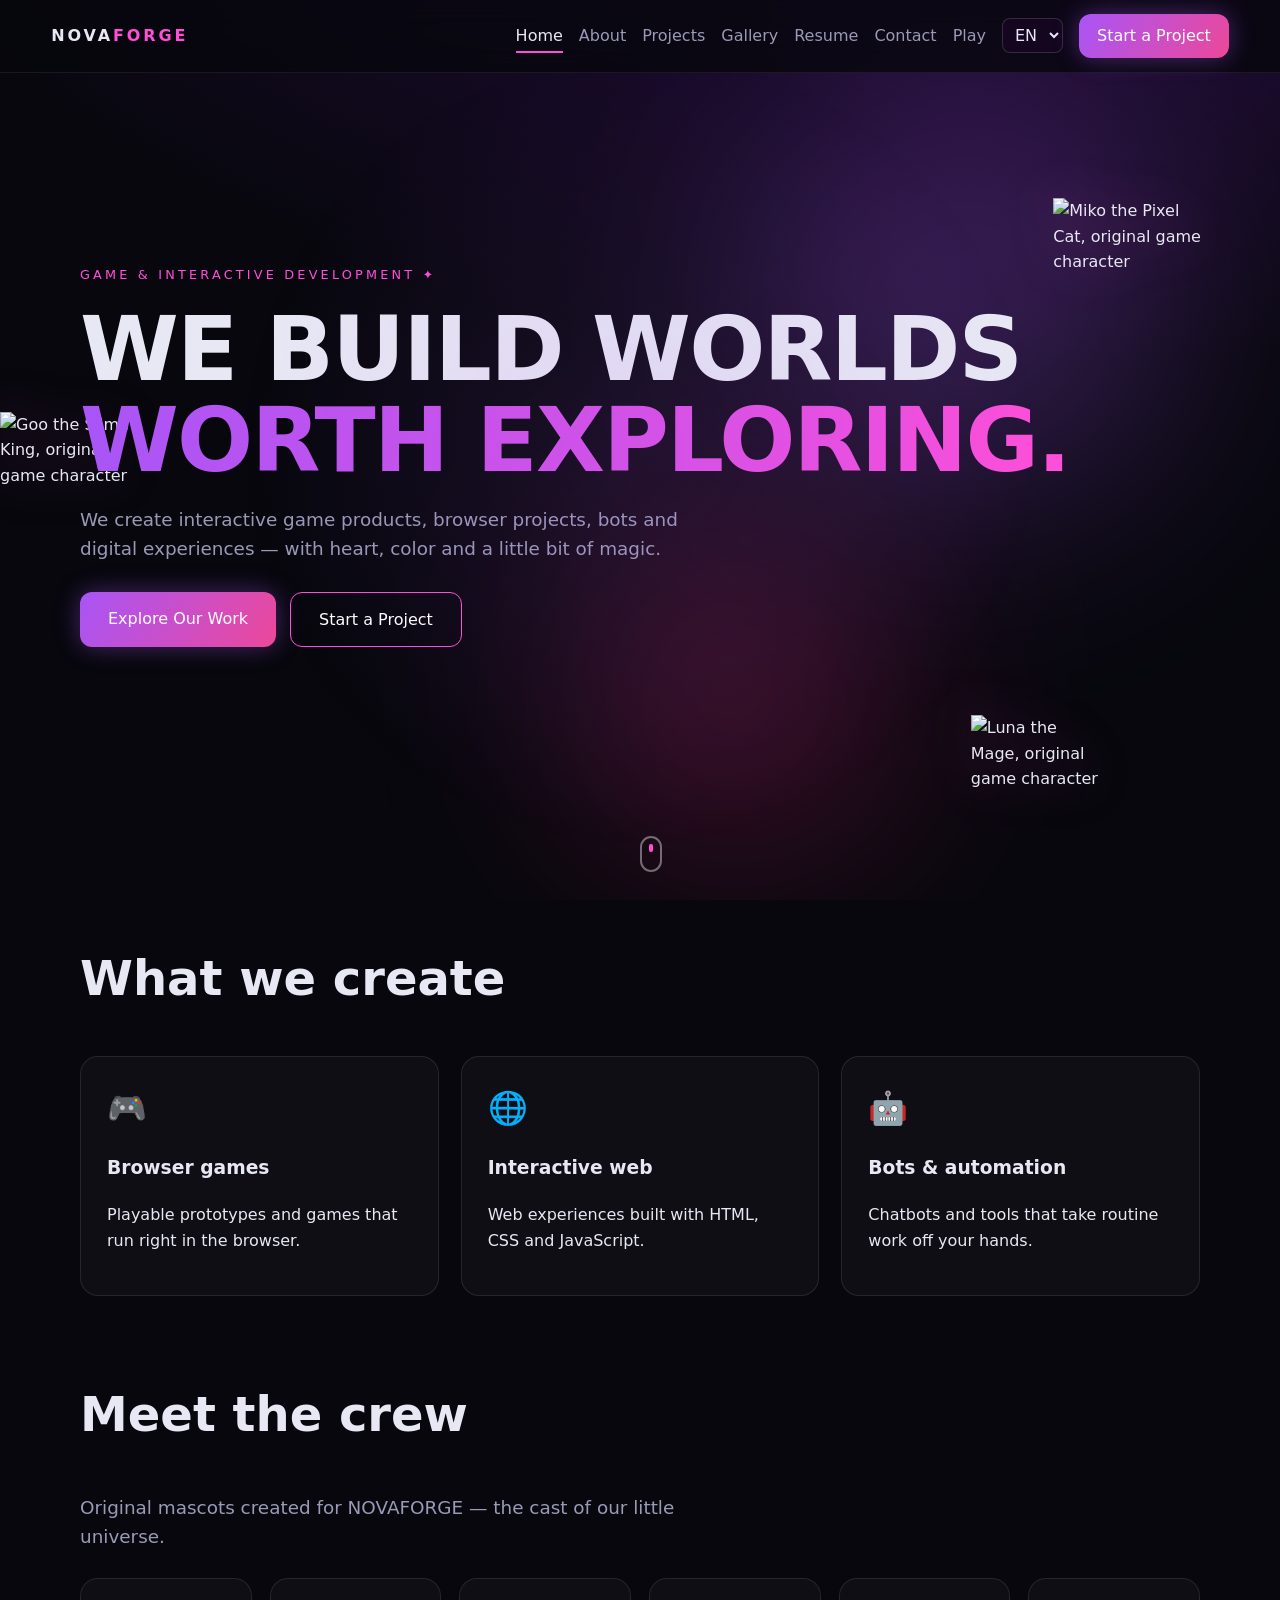
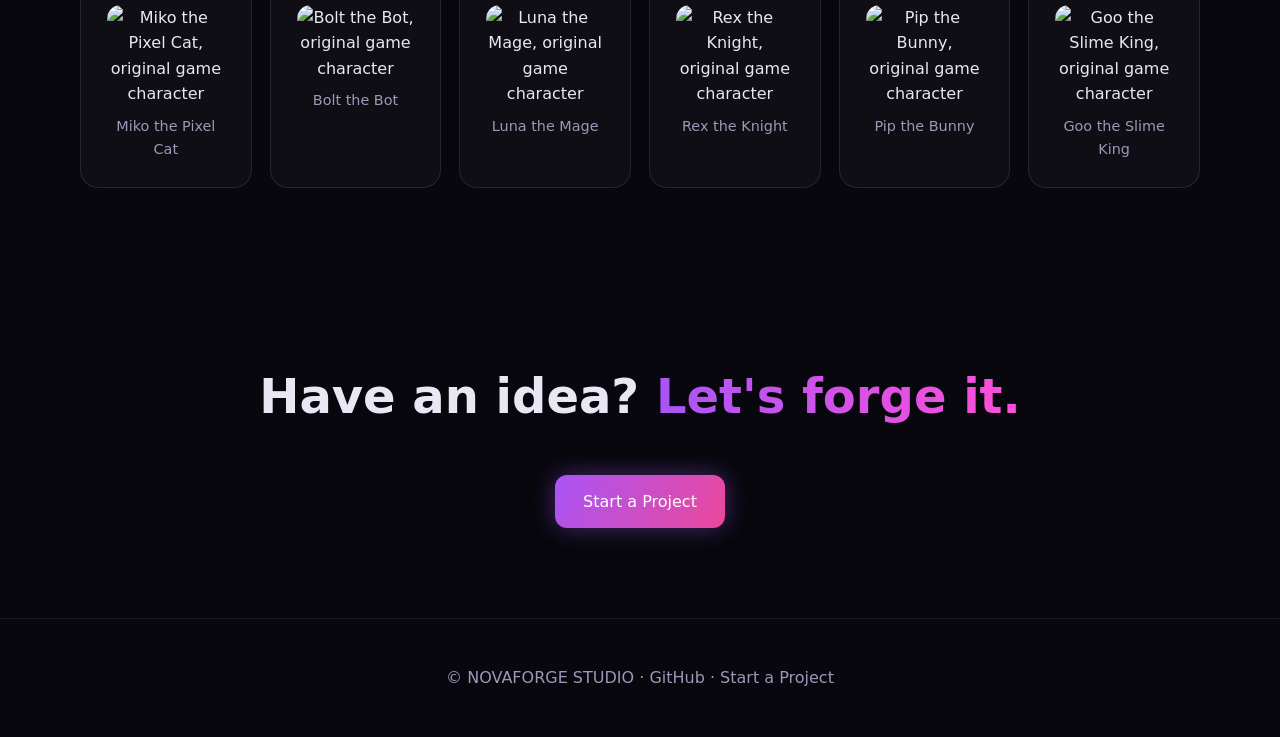
==== index.html @ cc23336b "Add gallery works, 3 languages, mini-games, lighter design" ====
<!doctype html><html lang="en"><head><meta charset="utf-8"><meta name="viewport" content="width=device-width,initial-scale=1">
<title>Home — NOVAFORGE STUDIO</title><meta name="description" content="NOVAFORGE STUDIO builds interactive game products and digital experiences."><meta property="og:title" content="Home — NOVAFORGE STUDIO"><meta property="og:description" content="NOVAFORGE STUDIO builds interactive game products and digital experiences."><meta property="og:type" content="website">
<link rel="icon" href="assets/images/char-0.svg"><link rel="stylesheet" href="assets/css/style.css"></head><body>
<div class="spot" aria-hidden="true"></div><header class="top"><a class="logo" href="index.html">NOVA<b>FORGE</b></a>
<button class="burger" aria-label="Menu" aria-expanded="false"><span></span><span></span></button><nav><a href="index.html" class=active aria-current=page>Home</a><a href="about.html">About</a><a href="projects.html">Projects</a><a href="gallery.html">Gallery</a><a href="resume.html">Resume</a><a href="contact.html">Contact</a><a href="play.html">Play</a><a class="btn sm" href="start.html">Start a Project</a></nav></header>
<main><section class="hero"><div class="orb o1"></div><div class="orb o2"></div><div class="grid-bg"></div><img class="fl f0" data-depth="8" src="assets/images/char-0.svg" alt="Miko the Pixel Cat, original game character"><img class="fl f1" data-depth="16" src="assets/images/char-1.svg" alt="Bolt the Bot, original game character"><img class="fl f2" data-depth="24" src="assets/images/char-2.svg" alt="Luna the Mage, original game character"><img class="fl f5" data-depth="48" src="assets/images/char-5.svg" alt="Goo the Slime King, original game character">
<div class="wrap"><p class="eyebrow rv">Game &amp; interactive development ✦</p><h1 class="rv">WE BUILD WORLDS<br><span class="grad">WORTH EXPLORING.</span></h1>
<p class="lead rv">We create interactive game products, browser projects, bots and digital experiences — with heart, color and a little bit of magic.</p>
<div class="row rv"><a class="btn" href="projects.html">Explore Our Work</a><a class="btn ghost" href="start.html">Start a Project</a></div></div><div class="scroll" aria-hidden="true"><i></i></div></section>
<section class="wrap"><h2 class="rv">What we create</h2><div class="cards">
<article class="card rv"><span class="ic">🎮</span><h3>Browser games</h3><p>Playable prototypes and games that run right in the browser.</p></article>
<article class="card rv"><span class="ic">🌐</span><h3>Interactive web</h3><p>Web experiences built with HTML, CSS and JavaScript.</p></article>
<article class="card rv"><span class="ic">🤖</span><h3>Bots &amp; automation</h3><p>Chatbots and tools that take routine work off your hands.</p></article></div></section>
<section class="wrap"><h2 class="rv">Meet the crew</h2><p class="lead rv">Original mascots created for NOVAFORGE — the cast of our little universe.</p>
<div class="crew"><figure class="card rv"><img class="" src="assets/images/char-0.svg" alt="Miko the Pixel Cat, original game character" loading="lazy" width="200" height="200"><figcaption>Miko the Pixel Cat</figcaption></figure><figure class="card rv"><img class="" src="assets/images/char-1.svg" alt="Bolt the Bot, original game character" loading="lazy" width="200" height="200"><figcaption>Bolt the Bot</figcaption></figure><figure class="card rv"><img class="" src="assets/images/char-2.svg" alt="Luna the Mage, original game character" loading="lazy" width="200" height="200"><figcaption>Luna the Mage</figcaption></figure><figure class="card rv"><img class="" src="assets/images/char-3.svg" alt="Rex the Knight, original game character" loading="lazy" width="200" height="200"><figcaption>Rex the Knight</figcaption></figure><figure class="card rv"><img class="" src="assets/images/char-4.svg" alt="Pip the Bunny, original game character" loading="lazy" width="200" height="200"><figcaption>Pip the Bunny</figcaption></figure><figure class="card rv"><img class="" src="assets/images/char-5.svg" alt="Goo the Slime King, original game character" loading="lazy" width="200" height="200"><figcaption>Goo the Slime King</figcaption></figure></div></section><section class="wrap cta rv"><h2>Have an idea? <span class="grad">Let's forge it.</span></h2><a class="btn" href="start.html">Start a Project</a></section></main><footer><p>© NOVAFORGE STUDIO · <a href="https://github.com/nurjamal505" target="_blank" rel="noopener noreferrer">GitHub</a> · <a href="start.html">Start a Project</a></p></footer>
<button id="up" aria-label="Back to top">↑</button><script src="assets/js/i18n.js"></script><script src="assets/js/main.js"></script></body></html>
---- assets/css/style.css ----
:root{--bg:#07070d;--p:#a855f7;--c:#ff4fd8;--t:#e8e8f4;--m:#9a9ab8}
*{box-sizing:border-box}html{scroll-behavior:smooth}body{margin:0;background:radial-gradient(1200px 600px at 80% -10%,#2d0f4a,transparent),var(--bg);color:var(--t);font:16px/1.6 system-ui,Segoe UI,sans-serif;overflow-x:hidden;animation:in .8s}
@keyframes in{from{opacity:0}}a{color:inherit;text-decoration:none}.wrap{width:min(1120px,92%);margin:auto}.pt{padding-top:140px}
.top{position:fixed;inset:0 0 auto;z-index:10;display:flex;justify-content:space-between;align-items:center;padding:14px 4%;background:#07070dcc;backdrop-filter:blur(14px);border-bottom:1px solid #ffffff12}
.logo{font-weight:800;letter-spacing:.18em}.logo b{color:var(--c)}nav{display:flex;gap:22px;align-items:center}
nav a:not(.btn){position:relative;color:var(--m)}nav a:not(.btn)::after{content:"";position:absolute;left:0;bottom:-4px;height:2px;width:0;background:var(--c);transition:.3s}
nav a:hover::after,nav a.active::after{width:100%}nav a.active,nav a:hover{color:var(--t)}
.burger{display:none;background:none;border:0;width:44px;height:44px;cursor:pointer}.burger span{display:block;height:2px;background:#fff;margin:6px 10px}
.btn{display:inline-block;padding:14px 28px;border-radius:12px;border:0;font:600 15px inherit;color:#fff;cursor:pointer;background:linear-gradient(120deg,var(--p),#ec4899);box-shadow:0 0 24px #a855f766;transition:.3s}
.btn:hover{transform:translateY(-3px);box-shadow:0 8px 34px #ff4fd855}.btn.sm{padding:9px 18px}.btn.ghost{background:transparent;border:1px solid var(--c);box-shadow:none}.btn:disabled{opacity:.6;cursor:wait}
:focus-visible{outline:2px solid var(--c);outline-offset:3px}
.hero{min-height:100vh;display:flex;align-items:center;position:relative;overflow:hidden}
h1{font-size:clamp(2.4rem,7vw,5.6rem);line-height:1.02;margin:.2em 0;letter-spacing:-.02em}h2{font-size:clamp(1.8rem,4vw,3rem)}
.grad{background:linear-gradient(90deg,var(--p),var(--c));-webkit-background-clip:text;background-clip:text;color:transparent}
.eyebrow{color:var(--c);text-transform:uppercase;letter-spacing:.25em;font-size:.8rem}.lead{color:var(--m);max-width:620px;font-size:1.15rem}.row{display:flex;gap:14px;flex-wrap:wrap;margin-top:28px}
.orb{position:absolute;border-radius:50%;filter:blur(90px);opacity:.55;animation:fl 14s ease-in-out infinite alternate}.o1{width:420px;height:420px;background:var(--p);right:8%;top:10%}.o2{width:320px;height:320px;background:#db2777;right:30%;bottom:5%;animation-delay:-6s}
@keyframes fl{to{transform:translate(-40px,50px)}}
.grid-bg{position:absolute;inset:0;background:linear-gradient(#ffffff08 1px,transparent 1px) 0 0/60px 60px,linear-gradient(90deg,#ffffff08 1px,transparent 1px) 0 0/60px 60px;mask:linear-gradient(#000,transparent 85%)}
.hero .wrap{position:relative}.scroll{position:absolute;bottom:28px;left:50%;width:22px;height:36px;border:2px solid #fff6;border-radius:12px}.scroll i{display:block;width:4px;height:8px;background:var(--c);border-radius:2px;margin:6px auto;animation:sc 1.6s infinite}@keyframes sc{to{transform:translateY(12px);opacity:0}}
.cards{display:grid;grid-template-columns:repeat(auto-fit,minmax(260px,1fr));gap:22px;margin:30px 0 80px}
.card{background:#ffffff08;border:1px solid #ffffff18;border-radius:18px;padding:26px;transition:.35s;overflow:hidden}.card:hover{transform:translateY(-6px);border-color:var(--c);box-shadow:0 0 30px #ff4fd833}
.proj{padding:0}.cover{height:200px;display:flex;align-items:end;padding:16px;font-size:1.6rem;font-weight:800;transition:.5s}.proj:hover .cover{transform:scale(1.06)}.proj{overflow:hidden}.cover{transform-origin:center}
.pb{padding:22px;position:relative;background:#0b0b14}.pb small{color:var(--c)}.pb h3{margin:.2em 0}.pb p{color:var(--m)}
.filters{display:flex;gap:10px;margin:20px 0}.filters button{padding:10px 20px;border-radius:99px;border:1px solid #ffffff25;background:none;color:var(--m);cursor:pointer;transition:.3s}.filters .on{background:var(--p);color:#fff;border-color:var(--p)}
.card.hide{display:none}
.rv{opacity:0;transform:translateY(28px);transition:opacity .8s,transform .8s}.rv.in{opacity:1;transform:none}
.split .ch{display:inline-block;opacity:0;transform:translateY(40px);animation:ch .7s forwards}@keyframes ch{to{opacity:1;transform:none}}
.spot{position:fixed;inset:0;pointer-events:none;z-index:1;background:radial-gradient(400px at var(--x,50%) var(--y,50%),#a855f720,transparent)}
.glass{display:grid;grid-template-columns:1fr 1fr;gap:18px;background:#ffffff08;border:1px solid #ffffff1c;border-radius:20px;padding:30px;backdrop-filter:blur(12px);margin:30px 0 80px}
label{display:flex;flex-direction:column;gap:6px;font-size:.9rem;color:var(--m)}.full{grid-column:1/-1}
input,select,textarea{background:#0d0d18;border:1px solid #ffffff22;border-radius:10px;padding:13px;color:var(--t);font:inherit;transition:.25s}
input:focus,select:focus,textarea:focus{outline:0;border-color:var(--c);box-shadow:0 0 0 3px #ff4fd833}input.bad,textarea.bad{border-color:#f43f5e}
.chk{flex-direction:row;align-items:center}.chk input{width:20px;height:20px}.hp{position:absolute;left:-9999px}.err{color:#fb7185;margin:0}
#toast{position:fixed;bottom:24px;left:50%;transform:translate(-50%,120px);padding:14px 24px;border-radius:12px;background:#111827;border:1px solid var(--c);transition:.4s;z-index:20}#toast.show{transform:translate(-50%,0)}#toast.error{border-color:#f43f5e}
footer{border-top:1px solid #ffffff12;padding:30px 4%;text-align:center;color:var(--m)}
@media(max-width:980px){.burger{display:block}nav{position:fixed;inset:64px 0 auto;flex-direction:column;padding:24px;background:#07070df5;transform:translateY(-130%);transition:.4s}nav.open{transform:none}.glass{grid-template-columns:1fr}.orb{display:none}.btn,input,select{min-height:44px}}
@media(prefers-reduced-motion:reduce){*{animation:none!important;transition:none!important}.rv,.split .ch{opacity:1;transform:none}.spot,.orb{display:none}}
.ic{font-size:2rem;display:inline-block;transition:.4s}.card:hover .ic{transform:rotate(-12deg) scale(1.2)}a.card{display:block}
.fl{position:absolute;width:150px;filter:drop-shadow(0 0 24px #ff4fd855);animation:bob 5s ease-in-out infinite alternate}.f0{right:6%;top:22%}.f1{right:24%;top:60%;width:120px;animation-delay:-2s}.f2{right:14%;bottom:12%;width:130px;animation-delay:-1s}.f3{right:34%;top:16%;width:110px;animation-delay:-3s}@keyframes bob{to{transform:translateY(-22px) rotate(4deg)}}
.crew{display:grid;grid-template-columns:repeat(auto-fit,minmax(150px,1fr));gap:18px;margin:26px 0 70px}.crew figure{margin:0;text-align:center}.crew img{width:100%;border-radius:14px}.crew figcaption{margin-top:8px;color:var(--m);font-size:.9rem}
.two{display:grid;grid-template-columns:1.4fr 1fr;gap:40px;align-items:center;margin:50px 0}.two.r{grid-template-columns:1fr 1.4fr}.big{width:100%;max-width:300px;margin:auto;border-radius:24px;box-shadow:0 0 50px #a855f755}
.chips{display:flex;flex-wrap:wrap;gap:10px;margin:18px 0 60px}.chips span{padding:8px 16px;border-radius:99px;border:1px solid #ff4fd855;background:#ff4fd810;transition:.3s}.chips span:hover{background:var(--c);color:#14061f;transform:translateY(-3px)}
.about-me{display:flex;gap:24px;align-items:center;margin-bottom:60px}.av{width:120px;border-radius:50%;flex:none}.lnk{color:var(--c)}
.steps{list-style:none;display:grid;grid-template-columns:repeat(auto-fit,minmax(140px,1fr));gap:14px;padding:0;margin:20px 0 60px;counter-reset:s}.steps li{counter-increment:s;padding:18px;border-left:2px solid var(--c);background:#ffffff08;border-radius:0 14px 14px 0;color:var(--m)}.steps li::before{content:"0" counter(s);display:block;color:var(--c);font-weight:800}.steps b{display:block;color:var(--t)}
.cover img{width:100%;height:100%;object-fit:cover}.cover{padding:0}
.g{display:grid;grid-template-columns:repeat(4,1fr);grid-auto-rows:190px;grid-auto-flow:dense;gap:16px;margin:26px 0 80px}.it{position:relative;margin:0;border-radius:16px;overflow:hidden;cursor:zoom-in;border:1px solid #ffffff18;background:#1a0a2a}.it:nth-child(1){grid-column:span 2;grid-row:span 2}.it:nth-child(6),.it:nth-child(9){grid-column:span 2}.it:nth-child(4){grid-row:span 2}.it.hide{display:none}
.it img{width:100%;height:100%;object-fit:cover;transition:.6s}.it:hover img{transform:scale(1.1);filter:brightness(.55)}.it figcaption{position:absolute;inset:auto 0 0;padding:14px;opacity:0;transform:translateY(10px);transition:.4s}.it:hover figcaption,.it:focus-within figcaption{opacity:1;transform:none}.it span{color:var(--c);margin-right:8px;font-weight:800}
#lb{position:fixed;inset:0;z-index:50;background:#07020dee;display:flex;align-items:center;justify-content:center;gap:10px}#lb[hidden]{display:none}#lb figure{margin:0;max-width:86vw;text-align:center}#lb img{max-width:100%;max-height:78vh;border-radius:16px;transition:opacity .3s}#lb button{background:#ffffff14;color:#fff;border:0;width:48px;height:48px;border-radius:50%;font-size:1.6rem;cursor:pointer}#lb .x{position:absolute;top:18px;right:18px}
.cta{text-align:center;padding:60px 0 90px}#up{position:fixed;right:20px;bottom:20px;width:46px;height:46px;border-radius:50%;border:0;background:var(--p);color:#fff;font-size:1.3rem;cursor:pointer;opacity:0;pointer-events:none;transition:.3s;z-index:9}#up.on{opacity:1;pointer-events:auto}
.resume .rh{display:flex;gap:22px;align-items:center;flex-wrap:wrap;margin-bottom:30px}.resume .rh>div{flex:1}.resume .cards{margin-top:20px}
@media(max-width:980px){.fl{display:none}.two,.two.r{grid-template-columns:1fr}.g{grid-template-columns:repeat(2,1fr)}.about-me{flex-direction:column;text-align:center}}
@media print{.top,footer,#up,.spot,.noprint{display:none!important}body{background:#fff;color:#111}.card{border-color:#999;background:none}.rv{opacity:1!important;transform:none!important}.pt{padding-top:0}.grad{color:#a21caf}}
.grid-bg{display:none}.orb{opacity:.28;filter:blur(110px)}.f1,.f3{display:none}nav{gap:16px}.card:hover{transform:translateY(-4px)}
nav select{background:#14061f;color:var(--t);border:1px solid #ffffff25;border-radius:8px;padding:6px 8px;font:inherit}
#bar{position:fixed;top:0;left:0;height:3px;width:0;background:linear-gradient(90deg,var(--p),var(--c));z-index:30}
.pl{display:grid;grid-template-columns:1fr 1fr;gap:22px;margin:30px 0 70px}.mem{display:grid;grid-template-columns:repeat(4,1fr);gap:10px;margin:14px 0}.mc{aspect-ratio:1;border-radius:12px;border:1px solid #ff4fd855;background:#2a0f3d;position:relative;cursor:pointer;padding:0;color:#fff;font-size:1.4rem}.mc i{font-style:normal}.mc img{position:absolute;inset:0;width:100%;height:100%;border-radius:12px;opacity:0;transition:.3s}.mc.up img{opacity:1}.mc.up i{opacity:0}
.cg{display:grid;grid-template-columns:repeat(3,1fr);gap:10px;margin:14px 0}.cell{aspect-ratio:1;border-radius:14px;border:1px dashed #ff4fd855;background:#ffffff08;padding:0;cursor:pointer;overflow:hidden}.cell img{width:100%;height:100%;animation:pop .25s}@keyframes pop{from{transform:scale(.3)}}
@media(max-width:980px){.pl{grid-template-columns:1fr}}
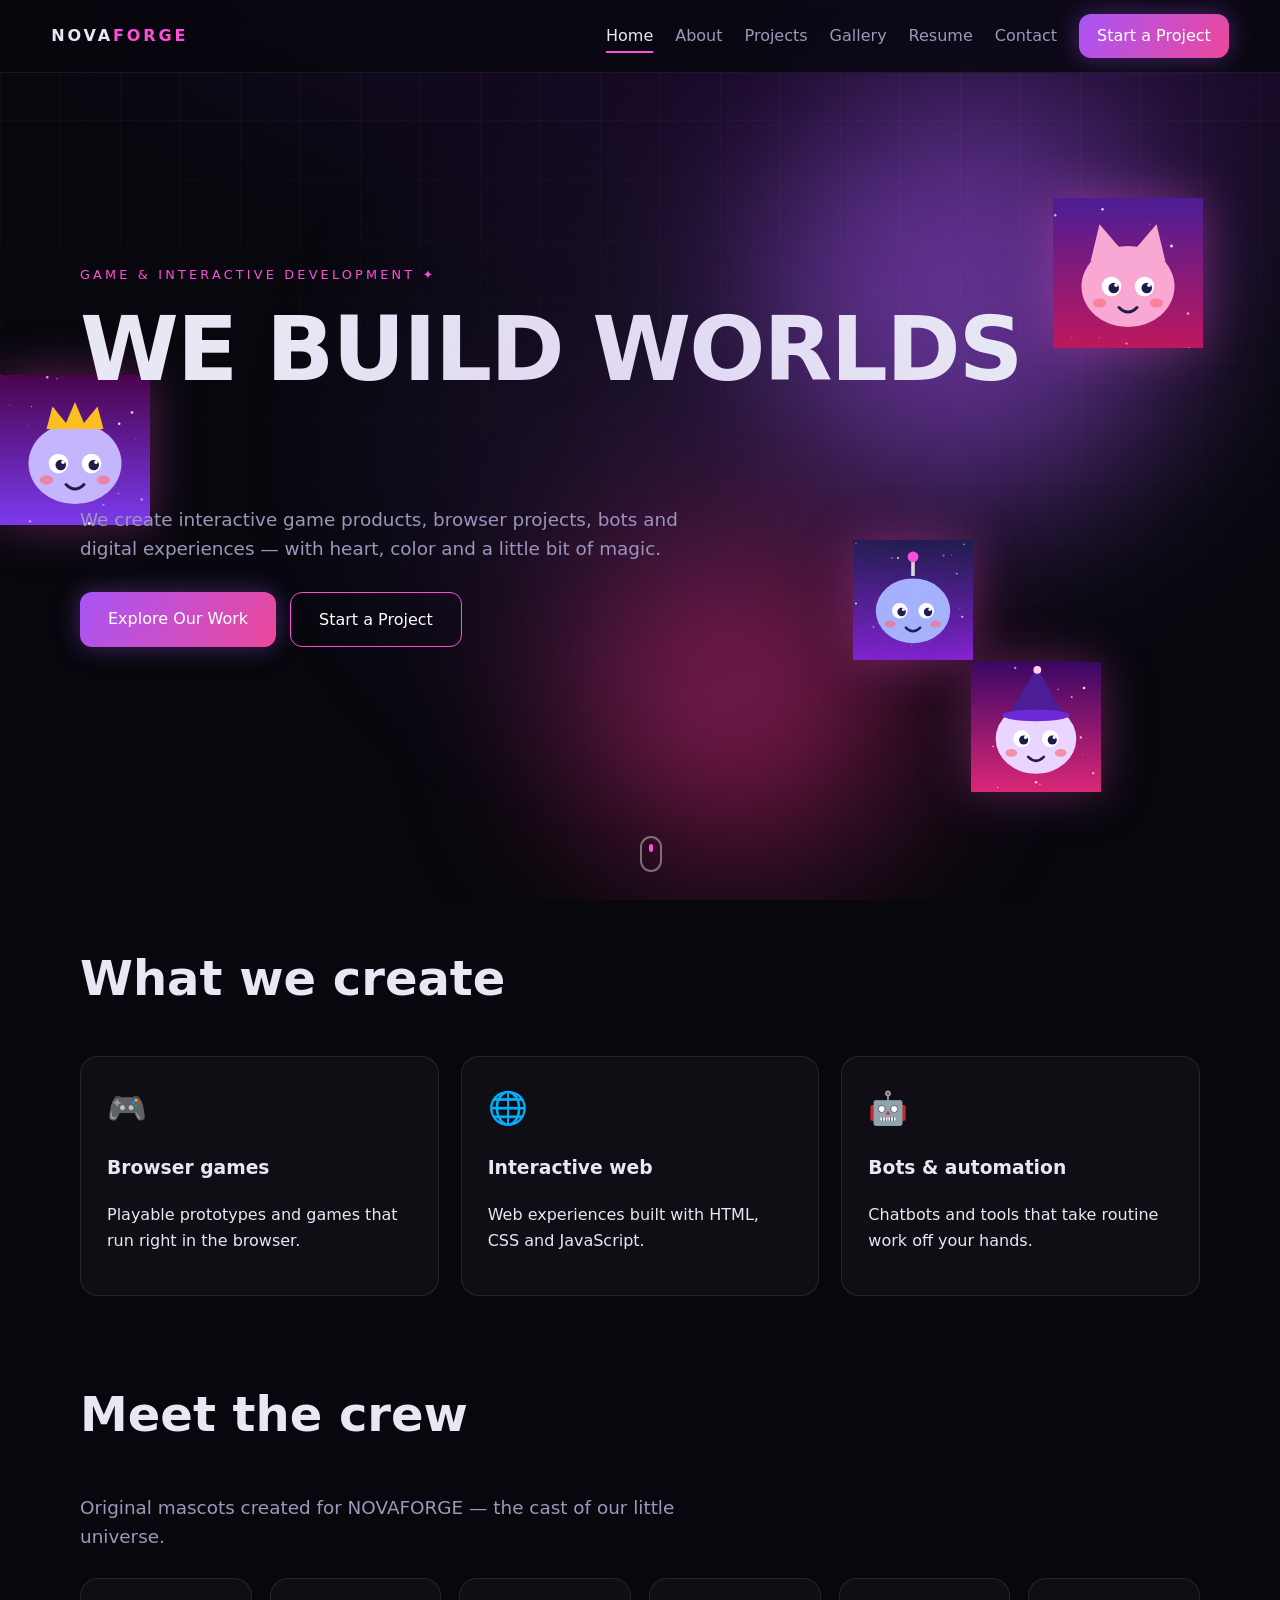
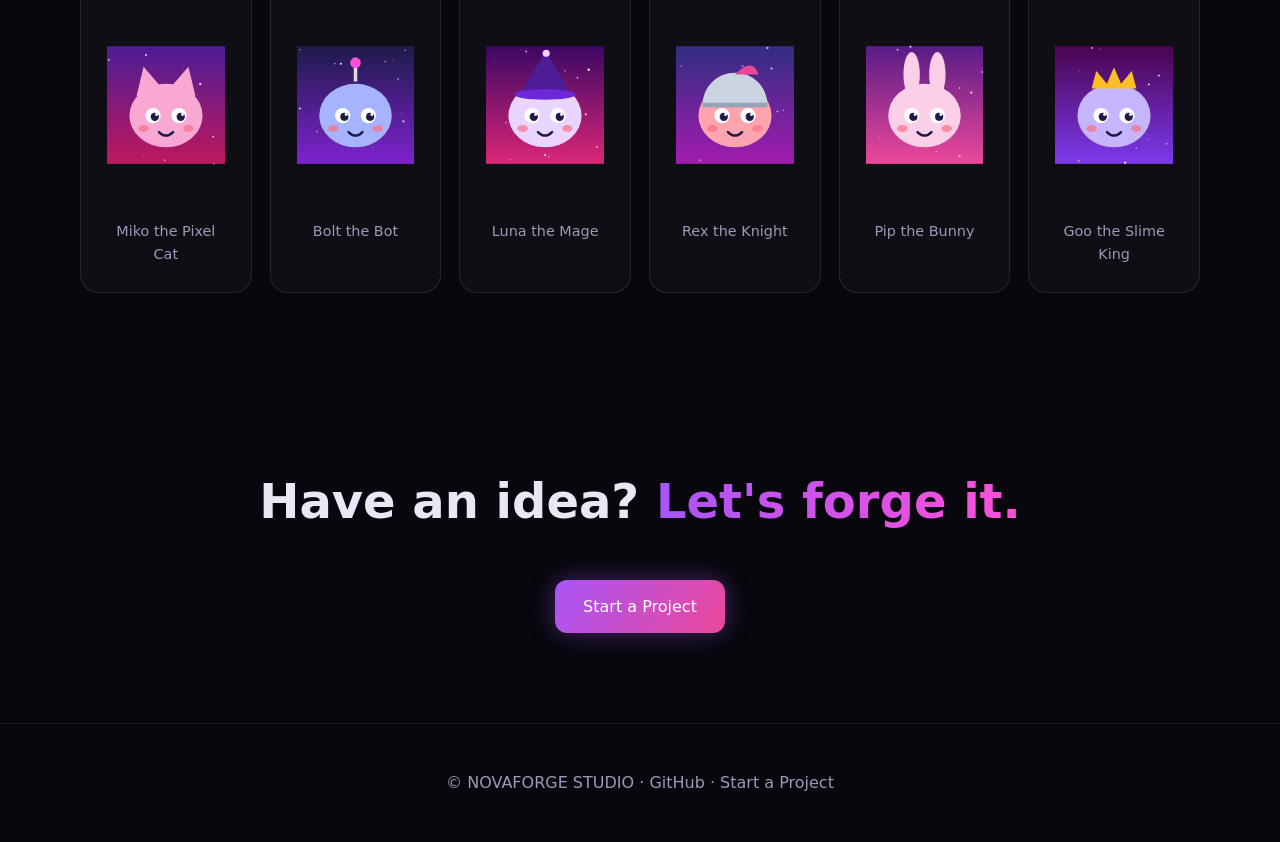
==== commit fe6aff2f: "Add pages, art, animations, purple-pink theme" ====
--- a/index.html
+++ b/index.html
@@ -2,9 +2,9 @@
 <title>Home — NOVAFORGE STUDIO</title><meta name="description" content="NOVAFORGE STUDIO builds interactive game products and digital experiences."><meta property="og:title" content="Home — NOVAFORGE STUDIO"><meta property="og:description" content="NOVAFORGE STUDIO builds interactive game products and digital experiences."><meta property="og:type" content="website">
 <link rel="icon" href="assets/images/char-0.svg"><link rel="stylesheet" href="assets/css/style.css"></head><body>
 <div class="spot" aria-hidden="true"></div><header class="top"><a class="logo" href="index.html">NOVA<b>FORGE</b></a>
-<button class="burger" aria-label="Menu" aria-expanded="false"><span></span><span></span></button><nav><a href="index.html" class=active aria-current=page>Home</a><a href="about.html">About</a><a href="projects.html">Projects</a><a href="gallery.html">Gallery</a><a href="resume.html">Resume</a><a href="contact.html">Contact</a><a href="play.html">Play</a><a class="btn sm" href="start.html">Start a Project</a></nav></header>
+<button class="burger" aria-label="Menu" aria-expanded="false"><span></span><span></span></button><nav><a href="index.html" class=active aria-current=page>Home</a><a href="about.html">About</a><a href="projects.html">Projects</a><a href="gallery.html">Gallery</a><a href="resume.html">Resume</a><a href="contact.html">Contact</a><a class="btn sm" href="start.html">Start a Project</a></nav></header>
 <main><section class="hero"><div class="orb o1"></div><div class="orb o2"></div><div class="grid-bg"></div><img class="fl f0" data-depth="8" src="assets/images/char-0.svg" alt="Miko the Pixel Cat, original game character"><img class="fl f1" data-depth="16" src="assets/images/char-1.svg" alt="Bolt the Bot, original game character"><img class="fl f2" data-depth="24" src="assets/images/char-2.svg" alt="Luna the Mage, original game character"><img class="fl f5" data-depth="48" src="assets/images/char-5.svg" alt="Goo the Slime King, original game character">
-<div class="wrap"><p class="eyebrow rv">Game &amp; interactive development ✦</p><h1 class="rv">WE BUILD WORLDS<br><span class="grad">WORTH EXPLORING.</span></h1>
+<div class="wrap"><p class="eyebrow rv">Game &amp; interactive development ✦</p><h1 class="split">WE BUILD WORLDS<br><span class="grad">WORTH EXPLORING.</span></h1>
 <p class="lead rv">We create interactive game products, browser projects, bots and digital experiences — with heart, color and a little bit of magic.</p>
 <div class="row rv"><a class="btn" href="projects.html">Explore Our Work</a><a class="btn ghost" href="start.html">Start a Project</a></div></div><div class="scroll" aria-hidden="true"><i></i></div></section>
 <section class="wrap"><h2 class="rv">What we create</h2><div class="cards">
@@ -13,4 +13,4 @@
 <article class="card rv"><span class="ic">🤖</span><h3>Bots &amp; automation</h3><p>Chatbots and tools that take routine work off your hands.</p></article></div></section>
 <section class="wrap"><h2 class="rv">Meet the crew</h2><p class="lead rv">Original mascots created for NOVAFORGE — the cast of our little universe.</p>
 <div class="crew"><figure class="card rv"><img class="" src="assets/images/char-0.svg" alt="Miko the Pixel Cat, original game character" loading="lazy" width="200" height="200"><figcaption>Miko the Pixel Cat</figcaption></figure><figure class="card rv"><img class="" src="assets/images/char-1.svg" alt="Bolt the Bot, original game character" loading="lazy" width="200" height="200"><figcaption>Bolt the Bot</figcaption></figure><figure class="card rv"><img class="" src="assets/images/char-2.svg" alt="Luna the Mage, original game character" loading="lazy" width="200" height="200"><figcaption>Luna the Mage</figcaption></figure><figure class="card rv"><img class="" src="assets/images/char-3.svg" alt="Rex the Knight, original game character" loading="lazy" width="200" height="200"><figcaption>Rex the Knight</figcaption></figure><figure class="card rv"><img class="" src="assets/images/char-4.svg" alt="Pip the Bunny, original game character" loading="lazy" width="200" height="200"><figcaption>Pip the Bunny</figcaption></figure><figure class="card rv"><img class="" src="assets/images/char-5.svg" alt="Goo the Slime King, original game character" loading="lazy" width="200" height="200"><figcaption>Goo the Slime King</figcaption></figure></div></section><section class="wrap cta rv"><h2>Have an idea? <span class="grad">Let's forge it.</span></h2><a class="btn" href="start.html">Start a Project</a></section></main><footer><p>© NOVAFORGE STUDIO · <a href="https://github.com/nurjamal505" target="_blank" rel="noopener noreferrer">GitHub</a> · <a href="start.html">Start a Project</a></p></footer>
-<button id="up" aria-label="Back to top">↑</button><script src="assets/js/i18n.js"></script><script src="assets/js/main.js"></script></body></html>+<button id="up" aria-label="Back to top">↑</button><script src="assets/js/main.js"></script></body></html>
--- a/assets/css/style.css
+++ b/assets/css/style.css
@@ -50,9 +50,3 @@
 .resume .rh{display:flex;gap:22px;align-items:center;flex-wrap:wrap;margin-bottom:30px}.resume .rh>div{flex:1}.resume .cards{margin-top:20px}
 @media(max-width:980px){.fl{display:none}.two,.two.r{grid-template-columns:1fr}.g{grid-template-columns:repeat(2,1fr)}.about-me{flex-direction:column;text-align:center}}
 @media print{.top,footer,#up,.spot,.noprint{display:none!important}body{background:#fff;color:#111}.card{border-color:#999;background:none}.rv{opacity:1!important;transform:none!important}.pt{padding-top:0}.grad{color:#a21caf}}
-.grid-bg{display:none}.orb{opacity:.28;filter:blur(110px)}.f1,.f3{display:none}nav{gap:16px}.card:hover{transform:translateY(-4px)}
-nav select{background:#14061f;color:var(--t);border:1px solid #ffffff25;border-radius:8px;padding:6px 8px;font:inherit}
-#bar{position:fixed;top:0;left:0;height:3px;width:0;background:linear-gradient(90deg,var(--p),var(--c));z-index:30}
-.pl{display:grid;grid-template-columns:1fr 1fr;gap:22px;margin:30px 0 70px}.mem{display:grid;grid-template-columns:repeat(4,1fr);gap:10px;margin:14px 0}.mc{aspect-ratio:1;border-radius:12px;border:1px solid #ff4fd855;background:#2a0f3d;position:relative;cursor:pointer;padding:0;color:#fff;font-size:1.4rem}.mc i{font-style:normal}.mc img{position:absolute;inset:0;width:100%;height:100%;border-radius:12px;opacity:0;transition:.3s}.mc.up img{opacity:1}.mc.up i{opacity:0}
-.cg{display:grid;grid-template-columns:repeat(3,1fr);gap:10px;margin:14px 0}.cell{aspect-ratio:1;border-radius:14px;border:1px dashed #ff4fd855;background:#ffffff08;padding:0;cursor:pointer;overflow:hidden}.cell img{width:100%;height:100%;animation:pop .25s}@keyframes pop{from{transform:scale(.3)}}
-@media(max-width:980px){.pl{grid-template-columns:1fr}}
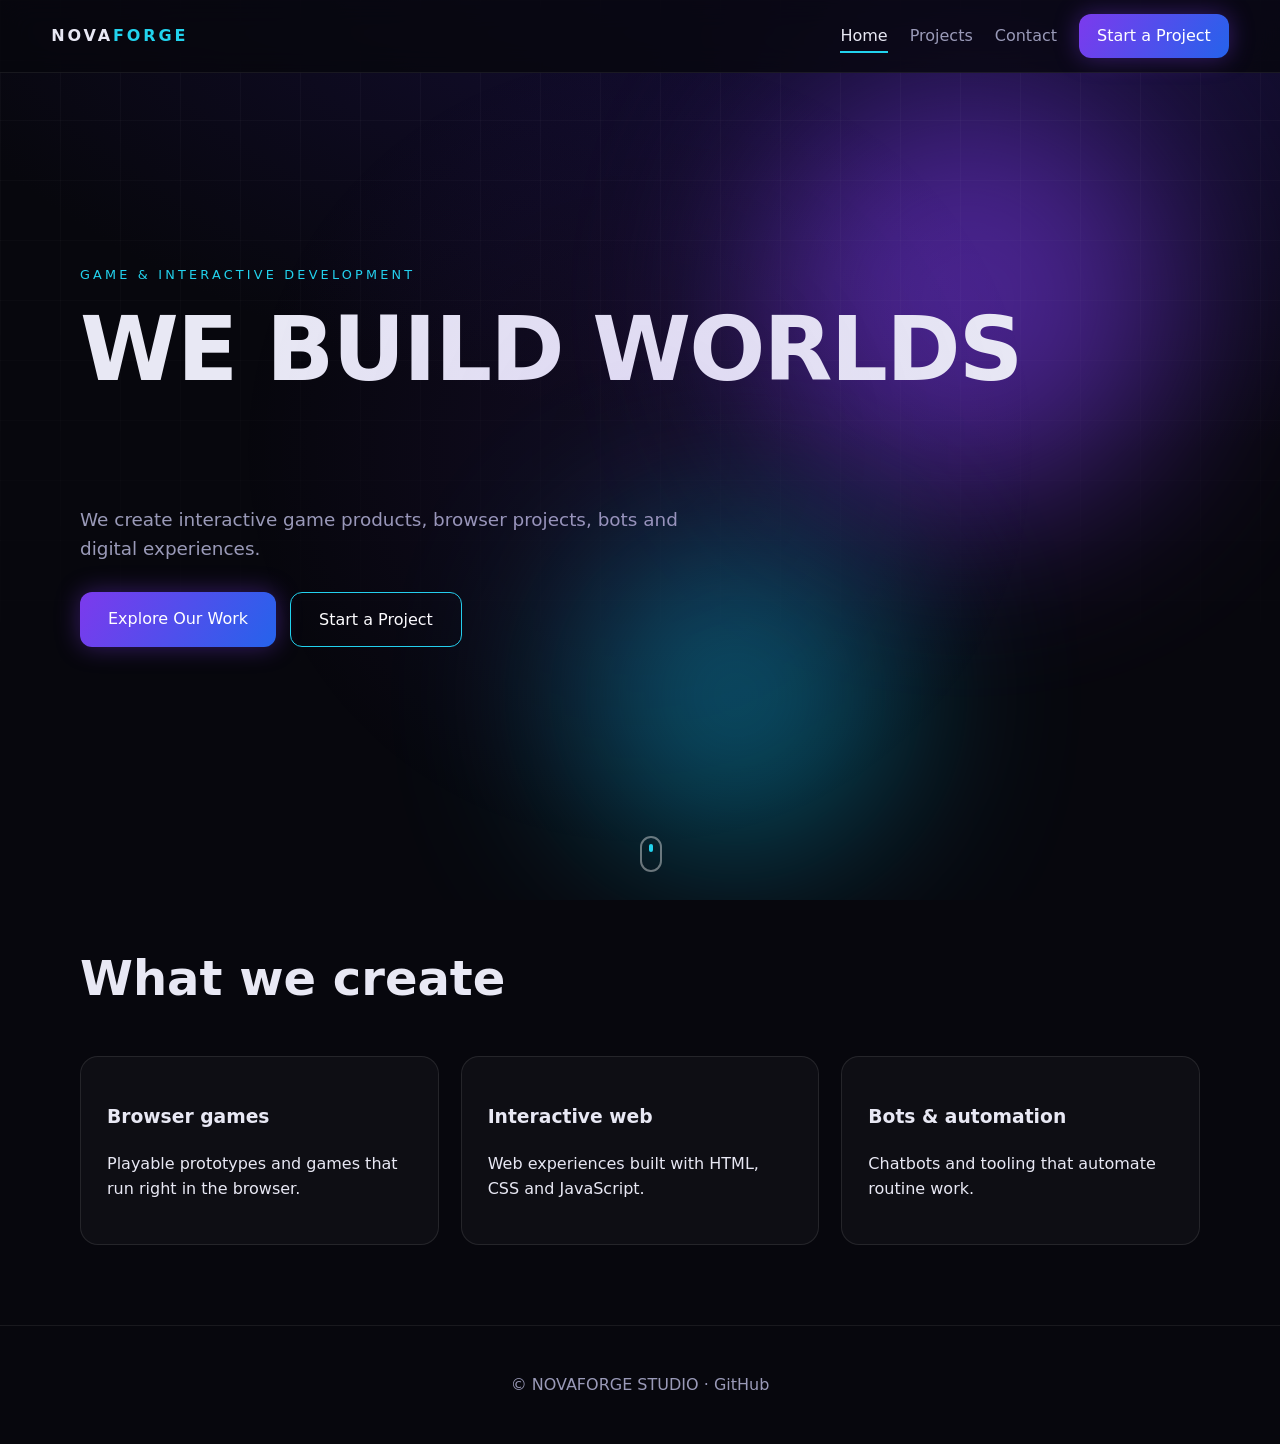
==== commit 40ec6a72: "Initial NOVAFORGE site" ====
--- a/index.html
+++ b/index.html
@@ -1,16 +1,22 @@
 <!doctype html><html lang="en"><head><meta charset="utf-8"><meta name="viewport" content="width=device-width,initial-scale=1">
-<title>Home — NOVAFORGE STUDIO</title><meta name="description" content="NOVAFORGE STUDIO builds interactive game products and digital experiences."><meta property="og:title" content="Home — NOVAFORGE STUDIO"><meta property="og:description" content="NOVAFORGE STUDIO builds interactive game products and digital experiences."><meta property="og:type" content="website">
-<link rel="icon" href="assets/images/char-0.svg"><link rel="stylesheet" href="assets/css/style.css"></head><body>
-<div class="spot" aria-hidden="true"></div><header class="top"><a class="logo" href="index.html">NOVA<b>FORGE</b></a>
-<button class="burger" aria-label="Menu" aria-expanded="false"><span></span><span></span></button><nav><a href="index.html" class=active aria-current=page>Home</a><a href="about.html">About</a><a href="projects.html">Projects</a><a href="gallery.html">Gallery</a><a href="resume.html">Resume</a><a href="contact.html">Contact</a><a class="btn sm" href="start.html">Start a Project</a></nav></header>
-<main><section class="hero"><div class="orb o1"></div><div class="orb o2"></div><div class="grid-bg"></div><img class="fl f0" data-depth="8" src="assets/images/char-0.svg" alt="Miko the Pixel Cat, original game character"><img class="fl f1" data-depth="16" src="assets/images/char-1.svg" alt="Bolt the Bot, original game character"><img class="fl f2" data-depth="24" src="assets/images/char-2.svg" alt="Luna the Mage, original game character"><img class="fl f5" data-depth="48" src="assets/images/char-5.svg" alt="Goo the Slime King, original game character">
-<div class="wrap"><p class="eyebrow rv">Game &amp; interactive development ✦</p><h1 class="split">WE BUILD WORLDS<br><span class="grad">WORTH EXPLORING.</span></h1>
-<p class="lead rv">We create interactive game products, browser projects, bots and digital experiences — with heart, color and a little bit of magic.</p>
-<div class="row rv"><a class="btn" href="projects.html">Explore Our Work</a><a class="btn ghost" href="start.html">Start a Project</a></div></div><div class="scroll" aria-hidden="true"><i></i></div></section>
+<title>Home — NOVAFORGE STUDIO</title><meta name="description" content="NOVAFORGE STUDIO builds interactive game products and digital experiences.">
+<meta property="og:title" content="Home — NOVAFORGE STUDIO"><meta property="og:description" content="NOVAFORGE STUDIO builds interactive game products and digital experiences."><meta property="og:type" content="website">
+<link rel="icon" href="data:image/svg+xml,%3Csvg xmlns='http://www.w3.org/2000/svg' viewBox='0 0 32 32'%3E%3Crect width='32' height='32' rx='8' fill='%237c3aed'/%3E%3Cpath d='M9 23V9l14 14V9' stroke='%2322d3ee' stroke-width='3' fill='none'/%3E%3C/svg%3E">
+<link rel="stylesheet" href="assets/css/style.css"></head><body>
+<div class="spot" aria-hidden="true"></div>
+<header class="top"><a class="logo" href="index.html">NOVA<b>FORGE</b></a>
+<button class="burger" aria-label="Menu" aria-expanded="false"><span></span><span></span></button>
+<nav><a href="index.html" class=active aria-current=page>Home</a><a href="projects.html">Projects</a><a href="contact.html">Contact</a><a class="btn sm" href="contact.html">Start a Project</a></nav></header>
+<main>
+<section class="hero"><div class="orb o1"></div><div class="orb o2"></div><div class="grid-bg"></div>
+<div class="wrap"><p class="eyebrow rv">Game &amp; interactive development</p>
+<h1 class="split">WE BUILD WORLDS<br><span class="grad">WORTH EXPLORING.</span></h1>
+<p class="lead rv">We create interactive game products, browser projects, bots and digital experiences.</p>
+<div class="row rv"><a class="btn" href="projects.html">Explore Our Work</a><a class="btn ghost" href="contact.html">Start a Project</a></div></div>
+<div class="scroll" aria-hidden="true"><i></i></div></section>
 <section class="wrap"><h2 class="rv">What we create</h2><div class="cards">
-<article class="card rv"><span class="ic">🎮</span><h3>Browser games</h3><p>Playable prototypes and games that run right in the browser.</p></article>
-<article class="card rv"><span class="ic">🌐</span><h3>Interactive web</h3><p>Web experiences built with HTML, CSS and JavaScript.</p></article>
-<article class="card rv"><span class="ic">🤖</span><h3>Bots &amp; automation</h3><p>Chatbots and tools that take routine work off your hands.</p></article></div></section>
-<section class="wrap"><h2 class="rv">Meet the crew</h2><p class="lead rv">Original mascots created for NOVAFORGE — the cast of our little universe.</p>
-<div class="crew"><figure class="card rv"><img class="" src="assets/images/char-0.svg" alt="Miko the Pixel Cat, original game character" loading="lazy" width="200" height="200"><figcaption>Miko the Pixel Cat</figcaption></figure><figure class="card rv"><img class="" src="assets/images/char-1.svg" alt="Bolt the Bot, original game character" loading="lazy" width="200" height="200"><figcaption>Bolt the Bot</figcaption></figure><figure class="card rv"><img class="" src="assets/images/char-2.svg" alt="Luna the Mage, original game character" loading="lazy" width="200" height="200"><figcaption>Luna the Mage</figcaption></figure><figure class="card rv"><img class="" src="assets/images/char-3.svg" alt="Rex the Knight, original game character" loading="lazy" width="200" height="200"><figcaption>Rex the Knight</figcaption></figure><figure class="card rv"><img class="" src="assets/images/char-4.svg" alt="Pip the Bunny, original game character" loading="lazy" width="200" height="200"><figcaption>Pip the Bunny</figcaption></figure><figure class="card rv"><img class="" src="assets/images/char-5.svg" alt="Goo the Slime King, original game character" loading="lazy" width="200" height="200"><figcaption>Goo the Slime King</figcaption></figure></div></section><section class="wrap cta rv"><h2>Have an idea? <span class="grad">Let's forge it.</span></h2><a class="btn" href="start.html">Start a Project</a></section></main><footer><p>© NOVAFORGE STUDIO · <a href="https://github.com/nurjamal505" target="_blank" rel="noopener noreferrer">GitHub</a> · <a href="start.html">Start a Project</a></p></footer>
-<button id="up" aria-label="Back to top">↑</button><script src="assets/js/main.js"></script></body></html>+<article class="card rv"><h3>Browser games</h3><p>Playable prototypes and games that run right in the browser.</p></article>
+<article class="card rv"><h3>Interactive web</h3><p>Web experiences built with HTML, CSS and JavaScript.</p></article>
+<article class="card rv"><h3>Bots &amp; automation</h3><p>Chatbots and tooling that automate routine work.</p></article></div></section></main>
+<footer><p>© NOVAFORGE STUDIO · <a href="https://github.com/nurjamal505" target="_blank" rel="noopener noreferrer">GitHub</a></p></footer>
+<script src="assets/js/main.js"></script></body></html>
--- a/assets/css/style.css
+++ b/assets/css/style.css
@@ -1,52 +1,37 @@
-:root{--bg:#07070d;--p:#a855f7;--c:#ff4fd8;--t:#e8e8f4;--m:#9a9ab8}
-*{box-sizing:border-box}html{scroll-behavior:smooth}body{margin:0;background:radial-gradient(1200px 600px at 80% -10%,#2d0f4a,transparent),var(--bg);color:var(--t);font:16px/1.6 system-ui,Segoe UI,sans-serif;overflow-x:hidden;animation:in .8s}
+:root{--bg:#07070d;--p:#7c3aed;--c:#22d3ee;--t:#e8e8f4;--m:#9a9ab8}
+*{box-sizing:border-box}html{scroll-behavior:smooth}body{margin:0;background:radial-gradient(1200px 600px at 80% -10%,#1b1146,transparent),var(--bg);color:var(--t);font:16px/1.6 system-ui,Segoe UI,sans-serif;overflow-x:hidden;animation:in .8s}
 @keyframes in{from{opacity:0}}a{color:inherit;text-decoration:none}.wrap{width:min(1120px,92%);margin:auto}.pt{padding-top:140px}
 .top{position:fixed;inset:0 0 auto;z-index:10;display:flex;justify-content:space-between;align-items:center;padding:14px 4%;background:#07070dcc;backdrop-filter:blur(14px);border-bottom:1px solid #ffffff12}
 .logo{font-weight:800;letter-spacing:.18em}.logo b{color:var(--c)}nav{display:flex;gap:22px;align-items:center}
 nav a:not(.btn){position:relative;color:var(--m)}nav a:not(.btn)::after{content:"";position:absolute;left:0;bottom:-4px;height:2px;width:0;background:var(--c);transition:.3s}
 nav a:hover::after,nav a.active::after{width:100%}nav a.active,nav a:hover{color:var(--t)}
 .burger{display:none;background:none;border:0;width:44px;height:44px;cursor:pointer}.burger span{display:block;height:2px;background:#fff;margin:6px 10px}
-.btn{display:inline-block;padding:14px 28px;border-radius:12px;border:0;font:600 15px inherit;color:#fff;cursor:pointer;background:linear-gradient(120deg,var(--p),#ec4899);box-shadow:0 0 24px #a855f766;transition:.3s}
-.btn:hover{transform:translateY(-3px);box-shadow:0 8px 34px #ff4fd855}.btn.sm{padding:9px 18px}.btn.ghost{background:transparent;border:1px solid var(--c);box-shadow:none}.btn:disabled{opacity:.6;cursor:wait}
+.btn{display:inline-block;padding:14px 28px;border-radius:12px;border:0;font:600 15px inherit;color:#fff;cursor:pointer;background:linear-gradient(120deg,var(--p),#2563eb);box-shadow:0 0 24px #7c3aed66;transition:.3s}
+.btn:hover{transform:translateY(-3px);box-shadow:0 8px 34px #22d3ee55}.btn.sm{padding:9px 18px}.btn.ghost{background:transparent;border:1px solid var(--c);box-shadow:none}.btn:disabled{opacity:.6;cursor:wait}
 :focus-visible{outline:2px solid var(--c);outline-offset:3px}
 .hero{min-height:100vh;display:flex;align-items:center;position:relative;overflow:hidden}
 h1{font-size:clamp(2.4rem,7vw,5.6rem);line-height:1.02;margin:.2em 0;letter-spacing:-.02em}h2{font-size:clamp(1.8rem,4vw,3rem)}
 .grad{background:linear-gradient(90deg,var(--p),var(--c));-webkit-background-clip:text;background-clip:text;color:transparent}
 .eyebrow{color:var(--c);text-transform:uppercase;letter-spacing:.25em;font-size:.8rem}.lead{color:var(--m);max-width:620px;font-size:1.15rem}.row{display:flex;gap:14px;flex-wrap:wrap;margin-top:28px}
-.orb{position:absolute;border-radius:50%;filter:blur(90px);opacity:.55;animation:fl 14s ease-in-out infinite alternate}.o1{width:420px;height:420px;background:var(--p);right:8%;top:10%}.o2{width:320px;height:320px;background:#db2777;right:30%;bottom:5%;animation-delay:-6s}
+.orb{position:absolute;border-radius:50%;filter:blur(90px);opacity:.55;animation:fl 14s ease-in-out infinite alternate}.o1{width:420px;height:420px;background:var(--p);right:8%;top:10%}.o2{width:320px;height:320px;background:#0891b2;right:30%;bottom:5%;animation-delay:-6s}
 @keyframes fl{to{transform:translate(-40px,50px)}}
 .grid-bg{position:absolute;inset:0;background:linear-gradient(#ffffff08 1px,transparent 1px) 0 0/60px 60px,linear-gradient(90deg,#ffffff08 1px,transparent 1px) 0 0/60px 60px;mask:linear-gradient(#000,transparent 85%)}
 .hero .wrap{position:relative}.scroll{position:absolute;bottom:28px;left:50%;width:22px;height:36px;border:2px solid #fff6;border-radius:12px}.scroll i{display:block;width:4px;height:8px;background:var(--c);border-radius:2px;margin:6px auto;animation:sc 1.6s infinite}@keyframes sc{to{transform:translateY(12px);opacity:0}}
 .cards{display:grid;grid-template-columns:repeat(auto-fit,minmax(260px,1fr));gap:22px;margin:30px 0 80px}
-.card{background:#ffffff08;border:1px solid #ffffff18;border-radius:18px;padding:26px;transition:.35s;overflow:hidden}.card:hover{transform:translateY(-6px);border-color:var(--c);box-shadow:0 0 30px #ff4fd833}
+.card{background:#ffffff08;border:1px solid #ffffff18;border-radius:18px;padding:26px;transition:.35s;overflow:hidden}.card:hover{transform:translateY(-6px);border-color:var(--c);box-shadow:0 0 30px #22d3ee33}
 .proj{padding:0}.cover{height:200px;display:flex;align-items:end;padding:16px;font-size:1.6rem;font-weight:800;transition:.5s}.proj:hover .cover{transform:scale(1.06)}.proj{overflow:hidden}.cover{transform-origin:center}
 .pb{padding:22px;position:relative;background:#0b0b14}.pb small{color:var(--c)}.pb h3{margin:.2em 0}.pb p{color:var(--m)}
 .filters{display:flex;gap:10px;margin:20px 0}.filters button{padding:10px 20px;border-radius:99px;border:1px solid #ffffff25;background:none;color:var(--m);cursor:pointer;transition:.3s}.filters .on{background:var(--p);color:#fff;border-color:var(--p)}
 .card.hide{display:none}
 .rv{opacity:0;transform:translateY(28px);transition:opacity .8s,transform .8s}.rv.in{opacity:1;transform:none}
 .split .ch{display:inline-block;opacity:0;transform:translateY(40px);animation:ch .7s forwards}@keyframes ch{to{opacity:1;transform:none}}
-.spot{position:fixed;inset:0;pointer-events:none;z-index:1;background:radial-gradient(400px at var(--x,50%) var(--y,50%),#a855f720,transparent)}
+.spot{position:fixed;inset:0;pointer-events:none;z-index:1;background:radial-gradient(400px at var(--x,50%) var(--y,50%),#7c3aed18,transparent)}
 .glass{display:grid;grid-template-columns:1fr 1fr;gap:18px;background:#ffffff08;border:1px solid #ffffff1c;border-radius:20px;padding:30px;backdrop-filter:blur(12px);margin:30px 0 80px}
 label{display:flex;flex-direction:column;gap:6px;font-size:.9rem;color:var(--m)}.full{grid-column:1/-1}
 input,select,textarea{background:#0d0d18;border:1px solid #ffffff22;border-radius:10px;padding:13px;color:var(--t);font:inherit;transition:.25s}
-input:focus,select:focus,textarea:focus{outline:0;border-color:var(--c);box-shadow:0 0 0 3px #ff4fd833}input.bad,textarea.bad{border-color:#f43f5e}
+input:focus,select:focus,textarea:focus{outline:0;border-color:var(--c);box-shadow:0 0 0 3px #22d3ee33}input.bad,textarea.bad{border-color:#f43f5e}
 .chk{flex-direction:row;align-items:center}.chk input{width:20px;height:20px}.hp{position:absolute;left:-9999px}.err{color:#fb7185;margin:0}
 #toast{position:fixed;bottom:24px;left:50%;transform:translate(-50%,120px);padding:14px 24px;border-radius:12px;background:#111827;border:1px solid var(--c);transition:.4s;z-index:20}#toast.show{transform:translate(-50%,0)}#toast.error{border-color:#f43f5e}
 footer{border-top:1px solid #ffffff12;padding:30px 4%;text-align:center;color:var(--m)}
-@media(max-width:980px){.burger{display:block}nav{position:fixed;inset:64px 0 auto;flex-direction:column;padding:24px;background:#07070df5;transform:translateY(-130%);transition:.4s}nav.open{transform:none}.glass{grid-template-columns:1fr}.orb{display:none}.btn,input,select{min-height:44px}}
+@media(max-width:760px){.burger{display:block}nav{position:fixed;inset:64px 0 auto;flex-direction:column;padding:24px;background:#07070df5;transform:translateY(-130%);transition:.4s}nav.open{transform:none}.glass{grid-template-columns:1fr}.orb{display:none}.btn,input,select{min-height:44px}}
 @media(prefers-reduced-motion:reduce){*{animation:none!important;transition:none!important}.rv,.split .ch{opacity:1;transform:none}.spot,.orb{display:none}}
-.ic{font-size:2rem;display:inline-block;transition:.4s}.card:hover .ic{transform:rotate(-12deg) scale(1.2)}a.card{display:block}
-.fl{position:absolute;width:150px;filter:drop-shadow(0 0 24px #ff4fd855);animation:bob 5s ease-in-out infinite alternate}.f0{right:6%;top:22%}.f1{right:24%;top:60%;width:120px;animation-delay:-2s}.f2{right:14%;bottom:12%;width:130px;animation-delay:-1s}.f3{right:34%;top:16%;width:110px;animation-delay:-3s}@keyframes bob{to{transform:translateY(-22px) rotate(4deg)}}
-.crew{display:grid;grid-template-columns:repeat(auto-fit,minmax(150px,1fr));gap:18px;margin:26px 0 70px}.crew figure{margin:0;text-align:center}.crew img{width:100%;border-radius:14px}.crew figcaption{margin-top:8px;color:var(--m);font-size:.9rem}
-.two{display:grid;grid-template-columns:1.4fr 1fr;gap:40px;align-items:center;margin:50px 0}.two.r{grid-template-columns:1fr 1.4fr}.big{width:100%;max-width:300px;margin:auto;border-radius:24px;box-shadow:0 0 50px #a855f755}
-.chips{display:flex;flex-wrap:wrap;gap:10px;margin:18px 0 60px}.chips span{padding:8px 16px;border-radius:99px;border:1px solid #ff4fd855;background:#ff4fd810;transition:.3s}.chips span:hover{background:var(--c);color:#14061f;transform:translateY(-3px)}
-.about-me{display:flex;gap:24px;align-items:center;margin-bottom:60px}.av{width:120px;border-radius:50%;flex:none}.lnk{color:var(--c)}
-.steps{list-style:none;display:grid;grid-template-columns:repeat(auto-fit,minmax(140px,1fr));gap:14px;padding:0;margin:20px 0 60px;counter-reset:s}.steps li{counter-increment:s;padding:18px;border-left:2px solid var(--c);background:#ffffff08;border-radius:0 14px 14px 0;color:var(--m)}.steps li::before{content:"0" counter(s);display:block;color:var(--c);font-weight:800}.steps b{display:block;color:var(--t)}
-.cover img{width:100%;height:100%;object-fit:cover}.cover{padding:0}
-.g{display:grid;grid-template-columns:repeat(4,1fr);grid-auto-rows:190px;grid-auto-flow:dense;gap:16px;margin:26px 0 80px}.it{position:relative;margin:0;border-radius:16px;overflow:hidden;cursor:zoom-in;border:1px solid #ffffff18;background:#1a0a2a}.it:nth-child(1){grid-column:span 2;grid-row:span 2}.it:nth-child(6),.it:nth-child(9){grid-column:span 2}.it:nth-child(4){grid-row:span 2}.it.hide{display:none}
-.it img{width:100%;height:100%;object-fit:cover;transition:.6s}.it:hover img{transform:scale(1.1);filter:brightness(.55)}.it figcaption{position:absolute;inset:auto 0 0;padding:14px;opacity:0;transform:translateY(10px);transition:.4s}.it:hover figcaption,.it:focus-within figcaption{opacity:1;transform:none}.it span{color:var(--c);margin-right:8px;font-weight:800}
-#lb{position:fixed;inset:0;z-index:50;background:#07020dee;display:flex;align-items:center;justify-content:center;gap:10px}#lb[hidden]{display:none}#lb figure{margin:0;max-width:86vw;text-align:center}#lb img{max-width:100%;max-height:78vh;border-radius:16px;transition:opacity .3s}#lb button{background:#ffffff14;color:#fff;border:0;width:48px;height:48px;border-radius:50%;font-size:1.6rem;cursor:pointer}#lb .x{position:absolute;top:18px;right:18px}
-.cta{text-align:center;padding:60px 0 90px}#up{position:fixed;right:20px;bottom:20px;width:46px;height:46px;border-radius:50%;border:0;background:var(--p);color:#fff;font-size:1.3rem;cursor:pointer;opacity:0;pointer-events:none;transition:.3s;z-index:9}#up.on{opacity:1;pointer-events:auto}
-.resume .rh{display:flex;gap:22px;align-items:center;flex-wrap:wrap;margin-bottom:30px}.resume .rh>div{flex:1}.resume .cards{margin-top:20px}
-@media(max-width:980px){.fl{display:none}.two,.two.r{grid-template-columns:1fr}.g{grid-template-columns:repeat(2,1fr)}.about-me{flex-direction:column;text-align:center}}
-@media print{.top,footer,#up,.spot,.noprint{display:none!important}body{background:#fff;color:#111}.card{border-color:#999;background:none}.rv{opacity:1!important;transform:none!important}.pt{padding-top:0}.grad{color:#a21caf}}
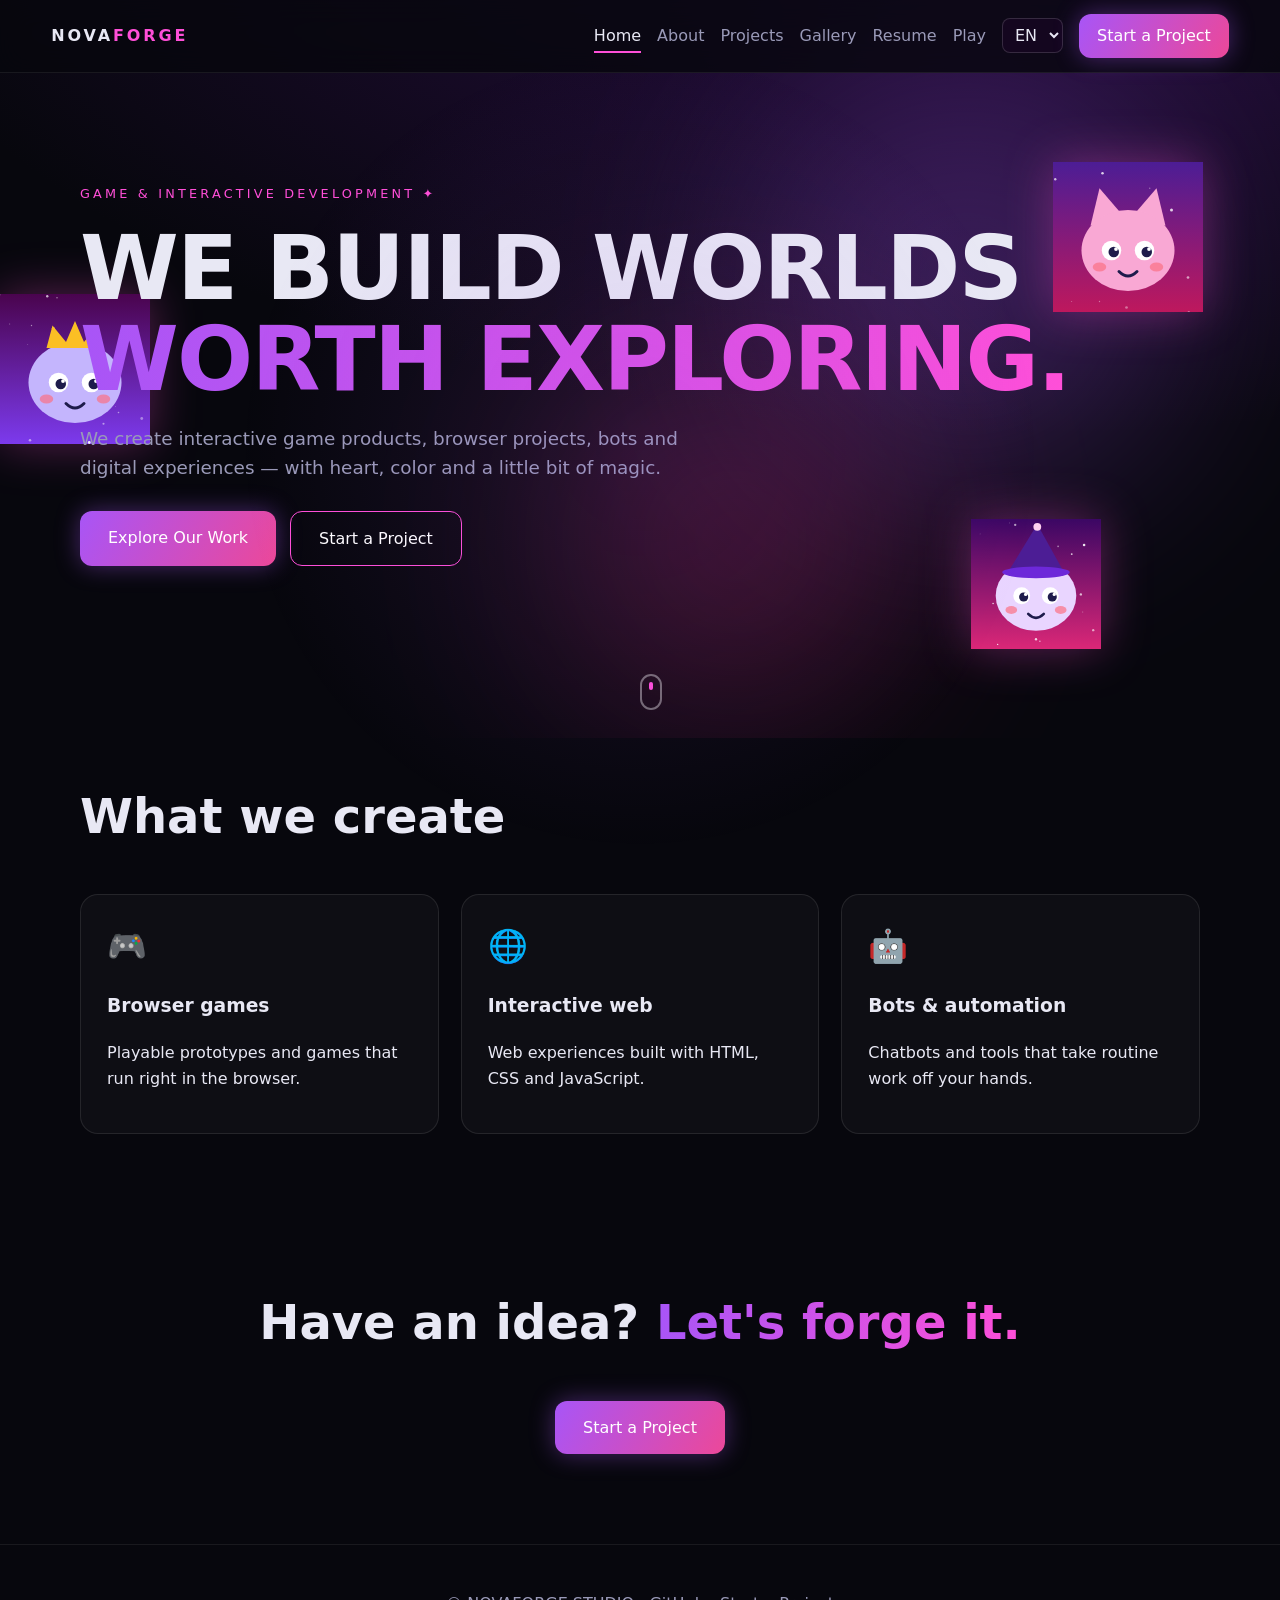
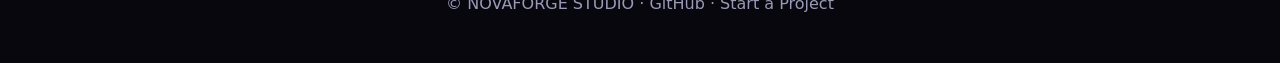
==== commit 98dc22ea: "Simplify request form, remove Contact page" ====
--- a/index.html
+++ b/index.html
@@ -1,22 +1,15 @@
 <!doctype html><html lang="en"><head><meta charset="utf-8"><meta name="viewport" content="width=device-width,initial-scale=1">
-<title>Home — NOVAFORGE STUDIO</title><meta name="description" content="NOVAFORGE STUDIO builds interactive game products and digital experiences.">
-<meta property="og:title" content="Home — NOVAFORGE STUDIO"><meta property="og:description" content="NOVAFORGE STUDIO builds interactive game products and digital experiences."><meta property="og:type" content="website">
-<link rel="icon" href="data:image/svg+xml,%3Csvg xmlns='http://www.w3.org/2000/svg' viewBox='0 0 32 32'%3E%3Crect width='32' height='32' rx='8' fill='%237c3aed'/%3E%3Cpath d='M9 23V9l14 14V9' stroke='%2322d3ee' stroke-width='3' fill='none'/%3E%3C/svg%3E">
-<link rel="stylesheet" href="assets/css/style.css"></head><body>
-<div class="spot" aria-hidden="true"></div>
-<header class="top"><a class="logo" href="index.html">NOVA<b>FORGE</b></a>
-<button class="burger" aria-label="Menu" aria-expanded="false"><span></span><span></span></button>
-<nav><a href="index.html" class=active aria-current=page>Home</a><a href="projects.html">Projects</a><a href="contact.html">Contact</a><a class="btn sm" href="contact.html">Start a Project</a></nav></header>
-<main>
-<section class="hero"><div class="orb o1"></div><div class="orb o2"></div><div class="grid-bg"></div>
-<div class="wrap"><p class="eyebrow rv">Game &amp; interactive development</p>
-<h1 class="split">WE BUILD WORLDS<br><span class="grad">WORTH EXPLORING.</span></h1>
-<p class="lead rv">We create interactive game products, browser projects, bots and digital experiences.</p>
-<div class="row rv"><a class="btn" href="projects.html">Explore Our Work</a><a class="btn ghost" href="contact.html">Start a Project</a></div></div>
-<div class="scroll" aria-hidden="true"><i></i></div></section>
+<title>Home — NOVAFORGE STUDIO</title><meta name="description" content="NOVAFORGE STUDIO builds interactive game products and digital experiences."><meta property="og:title" content="Home — NOVAFORGE STUDIO"><meta property="og:description" content="NOVAFORGE STUDIO builds interactive game products and digital experiences."><meta property="og:type" content="website">
+<link rel="icon" href="assets/images/char-0.svg"><link rel="stylesheet" href="assets/css/style.css"></head><body>
+<div class="spot" aria-hidden="true"></div><header class="top"><a class="logo" href="index.html">NOVA<b>FORGE</b></a>
+<button class="burger" aria-label="Menu" aria-expanded="false"><span></span><span></span></button><nav><a href="index.html" class=active aria-current=page>Home</a><a href="about.html">About</a><a href="projects.html">Projects</a><a href="gallery.html">Gallery</a><a href="resume.html">Resume</a><a href="play.html">Play</a><a class="btn sm" href="start.html">Start a Project</a></nav></header>
+<main><section class="hero"><div class="orb o1"></div><div class="orb o2"></div><div class="grid-bg"></div><img class="fl f0" data-depth="8" src="assets/images/char-0.svg" alt="Miko the Pixel Cat, original game character"><img class="fl f1" data-depth="16" src="assets/images/char-1.svg" alt="Bolt the Bot, original game character"><img class="fl f2" data-depth="24" src="assets/images/char-2.svg" alt="Luna the Mage, original game character"><img class="fl f5" data-depth="48" src="assets/images/char-5.svg" alt="Goo the Slime King, original game character">
+<div class="wrap"><p class="eyebrow rv">Game &amp; interactive development ✦</p><h1 class="rv">WE BUILD WORLDS<br><span class="grad">WORTH EXPLORING.</span></h1>
+<p class="lead rv">We create interactive game products, browser projects, bots and digital experiences — with heart, color and a little bit of magic.</p>
+<div class="row rv"><a class="btn" href="projects.html">Explore Our Work</a><a class="btn ghost" href="start.html">Start a Project</a></div></div><div class="scroll" aria-hidden="true"><i></i></div></section>
 <section class="wrap"><h2 class="rv">What we create</h2><div class="cards">
-<article class="card rv"><h3>Browser games</h3><p>Playable prototypes and games that run right in the browser.</p></article>
-<article class="card rv"><h3>Interactive web</h3><p>Web experiences built with HTML, CSS and JavaScript.</p></article>
-<article class="card rv"><h3>Bots &amp; automation</h3><p>Chatbots and tooling that automate routine work.</p></article></div></section></main>
-<footer><p>© NOVAFORGE STUDIO · <a href="https://github.com/nurjamal505" target="_blank" rel="noopener noreferrer">GitHub</a></p></footer>
-<script src="assets/js/main.js"></script></body></html>+<article class="card rv"><span class="ic">🎮</span><h3>Browser games</h3><p>Playable prototypes and games that run right in the browser.</p></article>
+<article class="card rv"><span class="ic">🌐</span><h3>Interactive web</h3><p>Web experiences built with HTML, CSS and JavaScript.</p></article>
+<article class="card rv"><span class="ic">🤖</span><h3>Bots &amp; automation</h3><p>Chatbots and tools that take routine work off your hands.</p></article></div></section>
+<section class="wrap cta rv"><h2>Have an idea? <span class="grad">Let's forge it.</span></h2><a class="btn" href="start.html">Start a Project</a></section></main><footer><p>© NOVAFORGE STUDIO · <a href="https://github.com/nurjamal505" target="_blank" rel="noopener noreferrer">GitHub</a> · <a href="start.html">Start a Project</a></p></footer>
+<button id="up" aria-label="Back to top">↑</button><script src="assets/js/i18n.js"></script><script src="assets/js/main.js"></script></body></html>
--- a/assets/css/style.css
+++ b/assets/css/style.css
@@ -1,37 +1,60 @@
-:root{--bg:#07070d;--p:#7c3aed;--c:#22d3ee;--t:#e8e8f4;--m:#9a9ab8}
-*{box-sizing:border-box}html{scroll-behavior:smooth}body{margin:0;background:radial-gradient(1200px 600px at 80% -10%,#1b1146,transparent),var(--bg);color:var(--t);font:16px/1.6 system-ui,Segoe UI,sans-serif;overflow-x:hidden;animation:in .8s}
+:root{--bg:#07070d;--p:#a855f7;--c:#ff4fd8;--t:#e8e8f4;--m:#9a9ab8}
+*{box-sizing:border-box}html{scroll-behavior:smooth}body{margin:0;background:radial-gradient(1200px 600px at 80% -10%,#2d0f4a,transparent),var(--bg);color:var(--t);font:16px/1.6 system-ui,Segoe UI,sans-serif;overflow-x:hidden;animation:in .8s}
 @keyframes in{from{opacity:0}}a{color:inherit;text-decoration:none}.wrap{width:min(1120px,92%);margin:auto}.pt{padding-top:140px}
 .top{position:fixed;inset:0 0 auto;z-index:10;display:flex;justify-content:space-between;align-items:center;padding:14px 4%;background:#07070dcc;backdrop-filter:blur(14px);border-bottom:1px solid #ffffff12}
 .logo{font-weight:800;letter-spacing:.18em}.logo b{color:var(--c)}nav{display:flex;gap:22px;align-items:center}
 nav a:not(.btn){position:relative;color:var(--m)}nav a:not(.btn)::after{content:"";position:absolute;left:0;bottom:-4px;height:2px;width:0;background:var(--c);transition:.3s}
 nav a:hover::after,nav a.active::after{width:100%}nav a.active,nav a:hover{color:var(--t)}
 .burger{display:none;background:none;border:0;width:44px;height:44px;cursor:pointer}.burger span{display:block;height:2px;background:#fff;margin:6px 10px}
-.btn{display:inline-block;padding:14px 28px;border-radius:12px;border:0;font:600 15px inherit;color:#fff;cursor:pointer;background:linear-gradient(120deg,var(--p),#2563eb);box-shadow:0 0 24px #7c3aed66;transition:.3s}
-.btn:hover{transform:translateY(-3px);box-shadow:0 8px 34px #22d3ee55}.btn.sm{padding:9px 18px}.btn.ghost{background:transparent;border:1px solid var(--c);box-shadow:none}.btn:disabled{opacity:.6;cursor:wait}
+.btn{display:inline-block;padding:14px 28px;border-radius:12px;border:0;font:600 15px inherit;color:#fff;cursor:pointer;background:linear-gradient(120deg,var(--p),#ec4899);box-shadow:0 0 24px #a855f766;transition:.3s}
+.btn:hover{transform:translateY(-3px);box-shadow:0 8px 34px #ff4fd855}.btn.sm{padding:9px 18px}.btn.ghost{background:transparent;border:1px solid var(--c);box-shadow:none}.btn:disabled{opacity:.6;cursor:wait}
 :focus-visible{outline:2px solid var(--c);outline-offset:3px}
 .hero{min-height:100vh;display:flex;align-items:center;position:relative;overflow:hidden}
 h1{font-size:clamp(2.4rem,7vw,5.6rem);line-height:1.02;margin:.2em 0;letter-spacing:-.02em}h2{font-size:clamp(1.8rem,4vw,3rem)}
 .grad{background:linear-gradient(90deg,var(--p),var(--c));-webkit-background-clip:text;background-clip:text;color:transparent}
 .eyebrow{color:var(--c);text-transform:uppercase;letter-spacing:.25em;font-size:.8rem}.lead{color:var(--m);max-width:620px;font-size:1.15rem}.row{display:flex;gap:14px;flex-wrap:wrap;margin-top:28px}
-.orb{position:absolute;border-radius:50%;filter:blur(90px);opacity:.55;animation:fl 14s ease-in-out infinite alternate}.o1{width:420px;height:420px;background:var(--p);right:8%;top:10%}.o2{width:320px;height:320px;background:#0891b2;right:30%;bottom:5%;animation-delay:-6s}
+.orb{position:absolute;border-radius:50%;filter:blur(90px);opacity:.55;animation:fl 14s ease-in-out infinite alternate}.o1{width:420px;height:420px;background:var(--p);right:8%;top:10%}.o2{width:320px;height:320px;background:#db2777;right:30%;bottom:5%;animation-delay:-6s}
 @keyframes fl{to{transform:translate(-40px,50px)}}
 .grid-bg{position:absolute;inset:0;background:linear-gradient(#ffffff08 1px,transparent 1px) 0 0/60px 60px,linear-gradient(90deg,#ffffff08 1px,transparent 1px) 0 0/60px 60px;mask:linear-gradient(#000,transparent 85%)}
 .hero .wrap{position:relative}.scroll{position:absolute;bottom:28px;left:50%;width:22px;height:36px;border:2px solid #fff6;border-radius:12px}.scroll i{display:block;width:4px;height:8px;background:var(--c);border-radius:2px;margin:6px auto;animation:sc 1.6s infinite}@keyframes sc{to{transform:translateY(12px);opacity:0}}
 .cards{display:grid;grid-template-columns:repeat(auto-fit,minmax(260px,1fr));gap:22px;margin:30px 0 80px}
-.card{background:#ffffff08;border:1px solid #ffffff18;border-radius:18px;padding:26px;transition:.35s;overflow:hidden}.card:hover{transform:translateY(-6px);border-color:var(--c);box-shadow:0 0 30px #22d3ee33}
+.card{background:#ffffff08;border:1px solid #ffffff18;border-radius:18px;padding:26px;transition:.35s;overflow:hidden}.card:hover{transform:translateY(-6px);border-color:var(--c);box-shadow:0 0 30px #ff4fd833}
 .proj{padding:0}.cover{height:200px;display:flex;align-items:end;padding:16px;font-size:1.6rem;font-weight:800;transition:.5s}.proj:hover .cover{transform:scale(1.06)}.proj{overflow:hidden}.cover{transform-origin:center}
 .pb{padding:22px;position:relative;background:#0b0b14}.pb small{color:var(--c)}.pb h3{margin:.2em 0}.pb p{color:var(--m)}
 .filters{display:flex;gap:10px;margin:20px 0}.filters button{padding:10px 20px;border-radius:99px;border:1px solid #ffffff25;background:none;color:var(--m);cursor:pointer;transition:.3s}.filters .on{background:var(--p);color:#fff;border-color:var(--p)}
 .card.hide{display:none}
 .rv{opacity:0;transform:translateY(28px);transition:opacity .8s,transform .8s}.rv.in{opacity:1;transform:none}
 .split .ch{display:inline-block;opacity:0;transform:translateY(40px);animation:ch .7s forwards}@keyframes ch{to{opacity:1;transform:none}}
-.spot{position:fixed;inset:0;pointer-events:none;z-index:1;background:radial-gradient(400px at var(--x,50%) var(--y,50%),#7c3aed18,transparent)}
+.spot{position:fixed;inset:0;pointer-events:none;z-index:1;background:radial-gradient(400px at var(--x,50%) var(--y,50%),#a855f720,transparent)}
 .glass{display:grid;grid-template-columns:1fr 1fr;gap:18px;background:#ffffff08;border:1px solid #ffffff1c;border-radius:20px;padding:30px;backdrop-filter:blur(12px);margin:30px 0 80px}
 label{display:flex;flex-direction:column;gap:6px;font-size:.9rem;color:var(--m)}.full{grid-column:1/-1}
 input,select,textarea{background:#0d0d18;border:1px solid #ffffff22;border-radius:10px;padding:13px;color:var(--t);font:inherit;transition:.25s}
-input:focus,select:focus,textarea:focus{outline:0;border-color:var(--c);box-shadow:0 0 0 3px #22d3ee33}input.bad,textarea.bad{border-color:#f43f5e}
+input:focus,select:focus,textarea:focus{outline:0;border-color:var(--c);box-shadow:0 0 0 3px #ff4fd833}input.bad,textarea.bad{border-color:#f43f5e}
 .chk{flex-direction:row;align-items:center}.chk input{width:20px;height:20px}.hp{position:absolute;left:-9999px}.err{color:#fb7185;margin:0}
 #toast{position:fixed;bottom:24px;left:50%;transform:translate(-50%,120px);padding:14px 24px;border-radius:12px;background:#111827;border:1px solid var(--c);transition:.4s;z-index:20}#toast.show{transform:translate(-50%,0)}#toast.error{border-color:#f43f5e}
 footer{border-top:1px solid #ffffff12;padding:30px 4%;text-align:center;color:var(--m)}
-@media(max-width:760px){.burger{display:block}nav{position:fixed;inset:64px 0 auto;flex-direction:column;padding:24px;background:#07070df5;transform:translateY(-130%);transition:.4s}nav.open{transform:none}.glass{grid-template-columns:1fr}.orb{display:none}.btn,input,select{min-height:44px}}
+@media(max-width:980px){.burger{display:block}nav{position:fixed;inset:64px 0 auto;flex-direction:column;padding:24px;background:#07070df5;transform:translateY(-130%);transition:.4s}nav.open{transform:none}.glass{grid-template-columns:1fr}.orb{display:none}.btn,input,select{min-height:44px}}
 @media(prefers-reduced-motion:reduce){*{animation:none!important;transition:none!important}.rv,.split .ch{opacity:1;transform:none}.spot,.orb{display:none}}
+.ic{font-size:2rem;display:inline-block;transition:.4s}.card:hover .ic{transform:rotate(-12deg) scale(1.2)}a.card{display:block}
+.fl{position:absolute;width:150px;filter:drop-shadow(0 0 24px #ff4fd855);animation:bob 5s ease-in-out infinite alternate}.f0{right:6%;top:22%}.f1{right:24%;top:60%;width:120px;animation-delay:-2s}.f2{right:14%;bottom:12%;width:130px;animation-delay:-1s}.f3{right:34%;top:16%;width:110px;animation-delay:-3s}@keyframes bob{to{transform:translateY(-22px) rotate(4deg)}}
+.crew{display:grid;grid-template-columns:repeat(auto-fit,minmax(150px,1fr));gap:18px;margin:26px 0 70px}.crew figure{margin:0;text-align:center}.crew img{width:100%;border-radius:14px}.crew figcaption{margin-top:8px;color:var(--m);font-size:.9rem}
+.two{display:grid;grid-template-columns:1.4fr 1fr;gap:40px;align-items:center;margin:50px 0}.two.r{grid-template-columns:1fr 1.4fr}.big{width:100%;max-width:300px;margin:auto;border-radius:24px;box-shadow:0 0 50px #a855f755}
+.chips{display:flex;flex-wrap:wrap;gap:10px;margin:18px 0 60px}.chips span{padding:8px 16px;border-radius:99px;border:1px solid #ff4fd855;background:#ff4fd810;transition:.3s}.chips span:hover{background:var(--c);color:#14061f;transform:translateY(-3px)}
+.about-me{display:flex;gap:24px;align-items:center;margin-bottom:60px}.av{width:120px;border-radius:50%;flex:none}.lnk{color:var(--c)}
+.steps{list-style:none;display:grid;grid-template-columns:repeat(auto-fit,minmax(140px,1fr));gap:14px;padding:0;margin:20px 0 60px;counter-reset:s}.steps li{counter-increment:s;padding:18px;border-left:2px solid var(--c);background:#ffffff08;border-radius:0 14px 14px 0;color:var(--m)}.steps li::before{content:"0" counter(s);display:block;color:var(--c);font-weight:800}.steps b{display:block;color:var(--t)}
+.cover img{width:100%;height:100%;object-fit:cover}.cover{padding:0}
+.g{display:grid;grid-template-columns:repeat(4,1fr);grid-auto-rows:190px;grid-auto-flow:dense;gap:16px;margin:26px 0 80px}.it{position:relative;margin:0;border-radius:16px;overflow:hidden;cursor:zoom-in;border:1px solid #ffffff18;background:#1a0a2a}.it:nth-child(1){grid-column:span 2;grid-row:span 2}.it:nth-child(6),.it:nth-child(9){grid-column:span 2}.it:nth-child(4){grid-row:span 2}.it.hide{display:none}
+.it img{width:100%;height:100%;object-fit:cover;transition:.6s}.it:hover img{transform:scale(1.1);filter:brightness(.55)}.it figcaption{position:absolute;inset:auto 0 0;padding:14px;opacity:0;transform:translateY(10px);transition:.4s}.it:hover figcaption,.it:focus-within figcaption{opacity:1;transform:none}.it span{color:var(--c);margin-right:8px;font-weight:800}
+#lb{position:fixed;inset:0;z-index:50;background:#07020dee;display:flex;align-items:center;justify-content:center;gap:10px}#lb[hidden]{display:none}#lb figure{margin:0;max-width:86vw;text-align:center}#lb img{max-width:100%;max-height:78vh;border-radius:16px;transition:opacity .3s}#lb button{background:#ffffff14;color:#fff;border:0;width:48px;height:48px;border-radius:50%;font-size:1.6rem;cursor:pointer}#lb .x{position:absolute;top:18px;right:18px}
+.cta{text-align:center;padding:60px 0 90px}#up{position:fixed;right:20px;bottom:20px;width:46px;height:46px;border-radius:50%;border:0;background:var(--p);color:#fff;font-size:1.3rem;cursor:pointer;opacity:0;pointer-events:none;transition:.3s;z-index:9}#up.on{opacity:1;pointer-events:auto}
+.resume .rh{display:flex;gap:22px;align-items:center;flex-wrap:wrap;margin-bottom:30px}.resume .rh>div{flex:1}.resume .cards{margin-top:20px}
+@media(max-width:980px){.fl{display:none}.two,.two.r{grid-template-columns:1fr}.g{grid-template-columns:repeat(2,1fr)}.about-me{flex-direction:column;text-align:center}}
+@media print{.top,footer,#up,.spot,.noprint{display:none!important}body{background:#fff;color:#111}.card{border-color:#999;background:none}.rv{opacity:1!important;transform:none!important}.pt{padding-top:0}.grad{color:#a21caf}}
+.grid-bg{display:none}.orb{opacity:.28;filter:blur(110px)}.f1,.f3{display:none}nav{gap:16px}.card:hover{transform:translateY(-4px)}
+nav select{background:#14061f;color:var(--t);border:1px solid #ffffff25;border-radius:8px;padding:6px 8px;font:inherit}
+#bar{position:fixed;top:0;left:0;height:3px;width:0;background:linear-gradient(90deg,var(--p),var(--c));z-index:30}
+.pl{display:grid;grid-template-columns:1fr 1fr;gap:22px;margin:30px 0 70px}.mem{display:grid;grid-template-columns:repeat(4,1fr);gap:10px;margin:14px 0}.mc{aspect-ratio:1;border-radius:12px;border:1px solid #ff4fd855;background:#2a0f3d;position:relative;cursor:pointer;padding:0;color:#fff;font-size:1.4rem}.mc i{font-style:normal}.mc img{position:absolute;inset:0;width:100%;height:100%;border-radius:12px;opacity:0;transition:.3s}.mc.up img{opacity:1}.mc.up i{opacity:0}
+.cg{display:grid;grid-template-columns:repeat(3,1fr);gap:10px;margin:14px 0}.cell{aspect-ratio:1;border-radius:14px;border:1px dashed #ff4fd855;background:#ffffff08;padding:0;cursor:pointer;overflow:hidden}.cell img{width:100%;height:100%;animation:pop .25s}@keyframes pop{from{transform:scale(.3)}}
+@media(max-width:980px){.pl{grid-template-columns:1fr}}
+.hero{min-height:82vh}.cards{margin:24px 0 50px}.two{margin:30px 0}.g{margin-bottom:50px}.chips{margin-bottom:36px}.steps{margin-bottom:40px}.glass{margin-bottom:50px}
+.glass.one{grid-template-columns:1fr;max-width:640px}
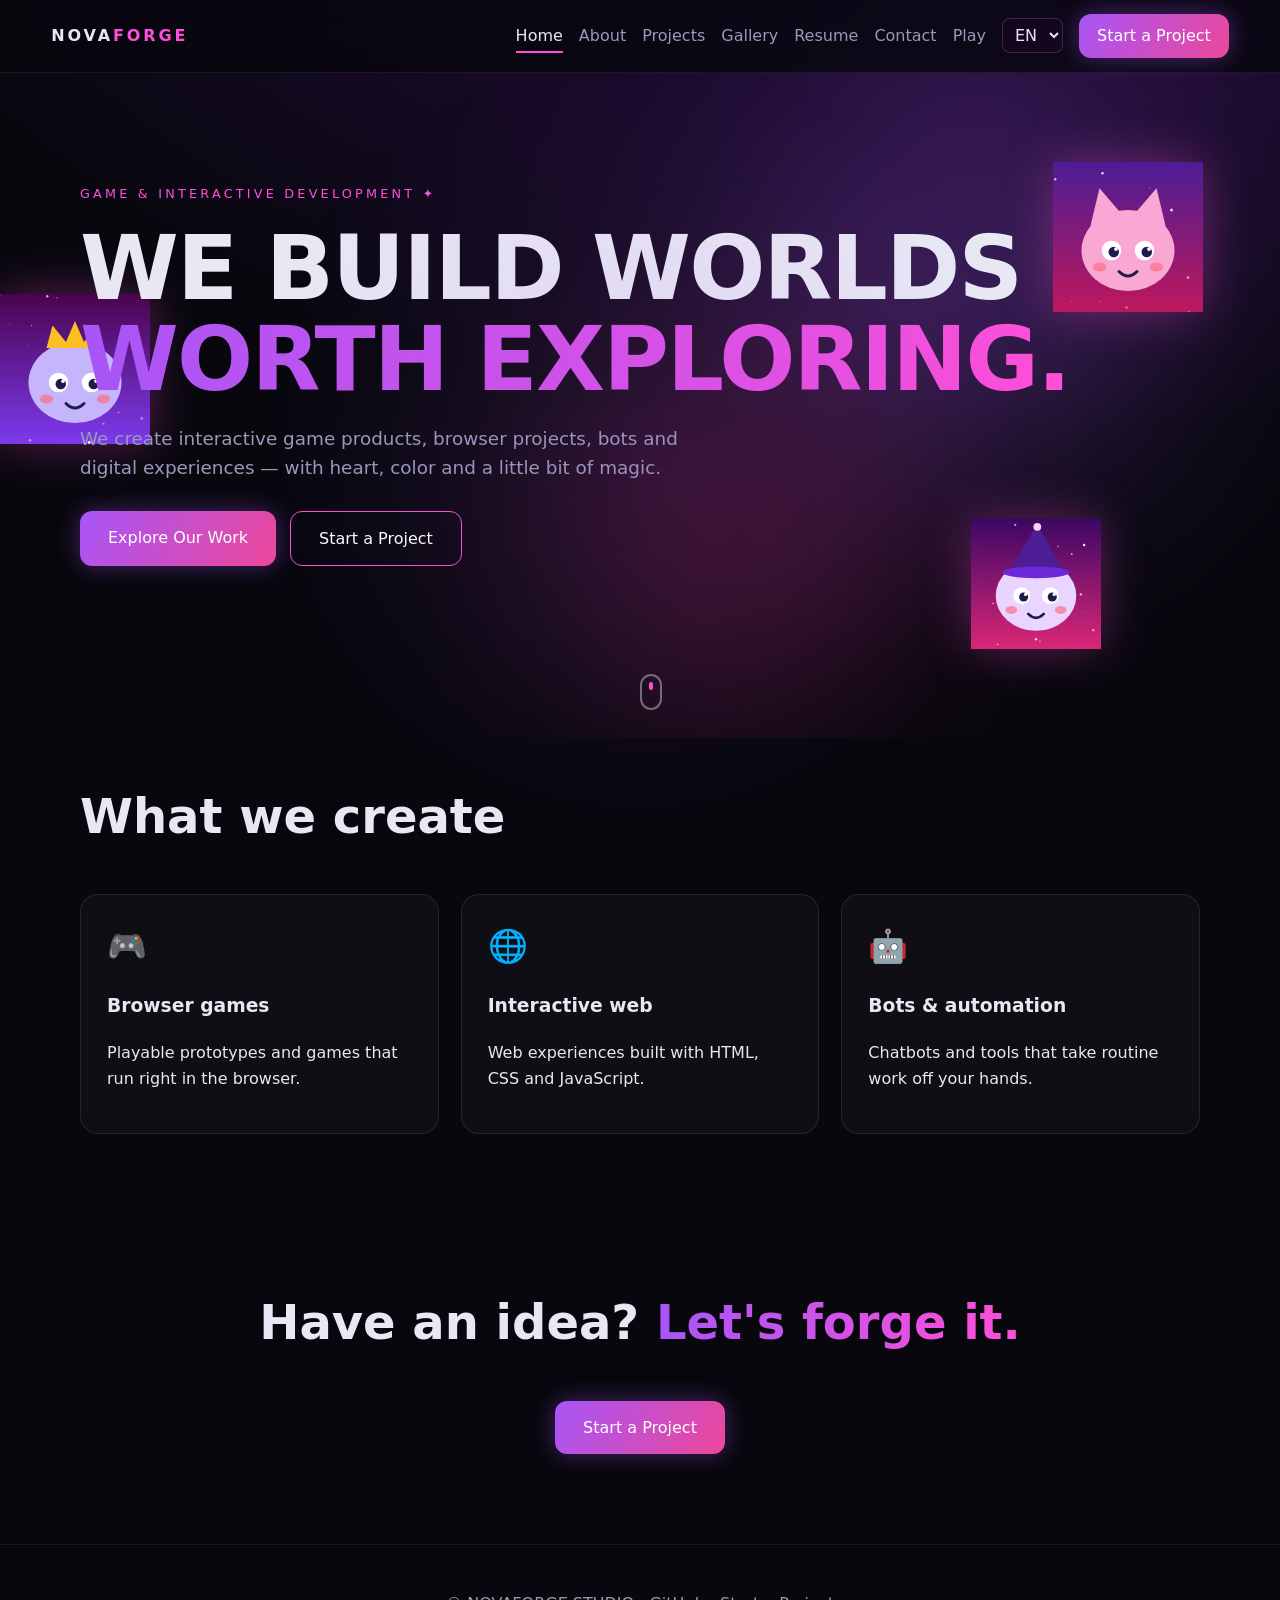
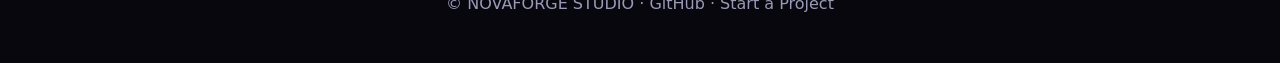
==== commit fea7520b: "Shorten site, trim gallery" ====
--- a/index.html
+++ b/index.html
@@ -2,7 +2,7 @@
 <title>Home — NOVAFORGE STUDIO</title><meta name="description" content="NOVAFORGE STUDIO builds interactive game products and digital experiences."><meta property="og:title" content="Home — NOVAFORGE STUDIO"><meta property="og:description" content="NOVAFORGE STUDIO builds interactive game products and digital experiences."><meta property="og:type" content="website">
 <link rel="icon" href="assets/images/char-0.svg"><link rel="stylesheet" href="assets/css/style.css"></head><body>
 <div class="spot" aria-hidden="true"></div><header class="top"><a class="logo" href="index.html">NOVA<b>FORGE</b></a>
-<button class="burger" aria-label="Menu" aria-expanded="false"><span></span><span></span></button><nav><a href="index.html" class=active aria-current=page>Home</a><a href="about.html">About</a><a href="projects.html">Projects</a><a href="gallery.html">Gallery</a><a href="resume.html">Resume</a><a href="play.html">Play</a><a class="btn sm" href="start.html">Start a Project</a></nav></header>
+<button class="burger" aria-label="Menu" aria-expanded="false"><span></span><span></span></button><nav><a href="index.html" class=active aria-current=page>Home</a><a href="about.html">About</a><a href="projects.html">Projects</a><a href="gallery.html">Gallery</a><a href="resume.html">Resume</a><a href="contact.html">Contact</a><a href="play.html">Play</a><a class="btn sm" href="start.html">Start a Project</a></nav></header>
 <main><section class="hero"><div class="orb o1"></div><div class="orb o2"></div><div class="grid-bg"></div><img class="fl f0" data-depth="8" src="assets/images/char-0.svg" alt="Miko the Pixel Cat, original game character"><img class="fl f1" data-depth="16" src="assets/images/char-1.svg" alt="Bolt the Bot, original game character"><img class="fl f2" data-depth="24" src="assets/images/char-2.svg" alt="Luna the Mage, original game character"><img class="fl f5" data-depth="48" src="assets/images/char-5.svg" alt="Goo the Slime King, original game character">
 <div class="wrap"><p class="eyebrow rv">Game &amp; interactive development ✦</p><h1 class="rv">WE BUILD WORLDS<br><span class="grad">WORTH EXPLORING.</span></h1>
 <p class="lead rv">We create interactive game products, browser projects, bots and digital experiences — with heart, color and a little bit of magic.</p>
--- a/assets/css/style.css
+++ b/assets/css/style.css
@@ -57,4 +57,3 @@
 .cg{display:grid;grid-template-columns:repeat(3,1fr);gap:10px;margin:14px 0}.cell{aspect-ratio:1;border-radius:14px;border:1px dashed #ff4fd855;background:#ffffff08;padding:0;cursor:pointer;overflow:hidden}.cell img{width:100%;height:100%;animation:pop .25s}@keyframes pop{from{transform:scale(.3)}}
 @media(max-width:980px){.pl{grid-template-columns:1fr}}
 .hero{min-height:82vh}.cards{margin:24px 0 50px}.two{margin:30px 0}.g{margin-bottom:50px}.chips{margin-bottom:36px}.steps{margin-bottom:40px}.glass{margin-bottom:50px}
-.glass.one{grid-template-columns:1fr;max-width:640px}
